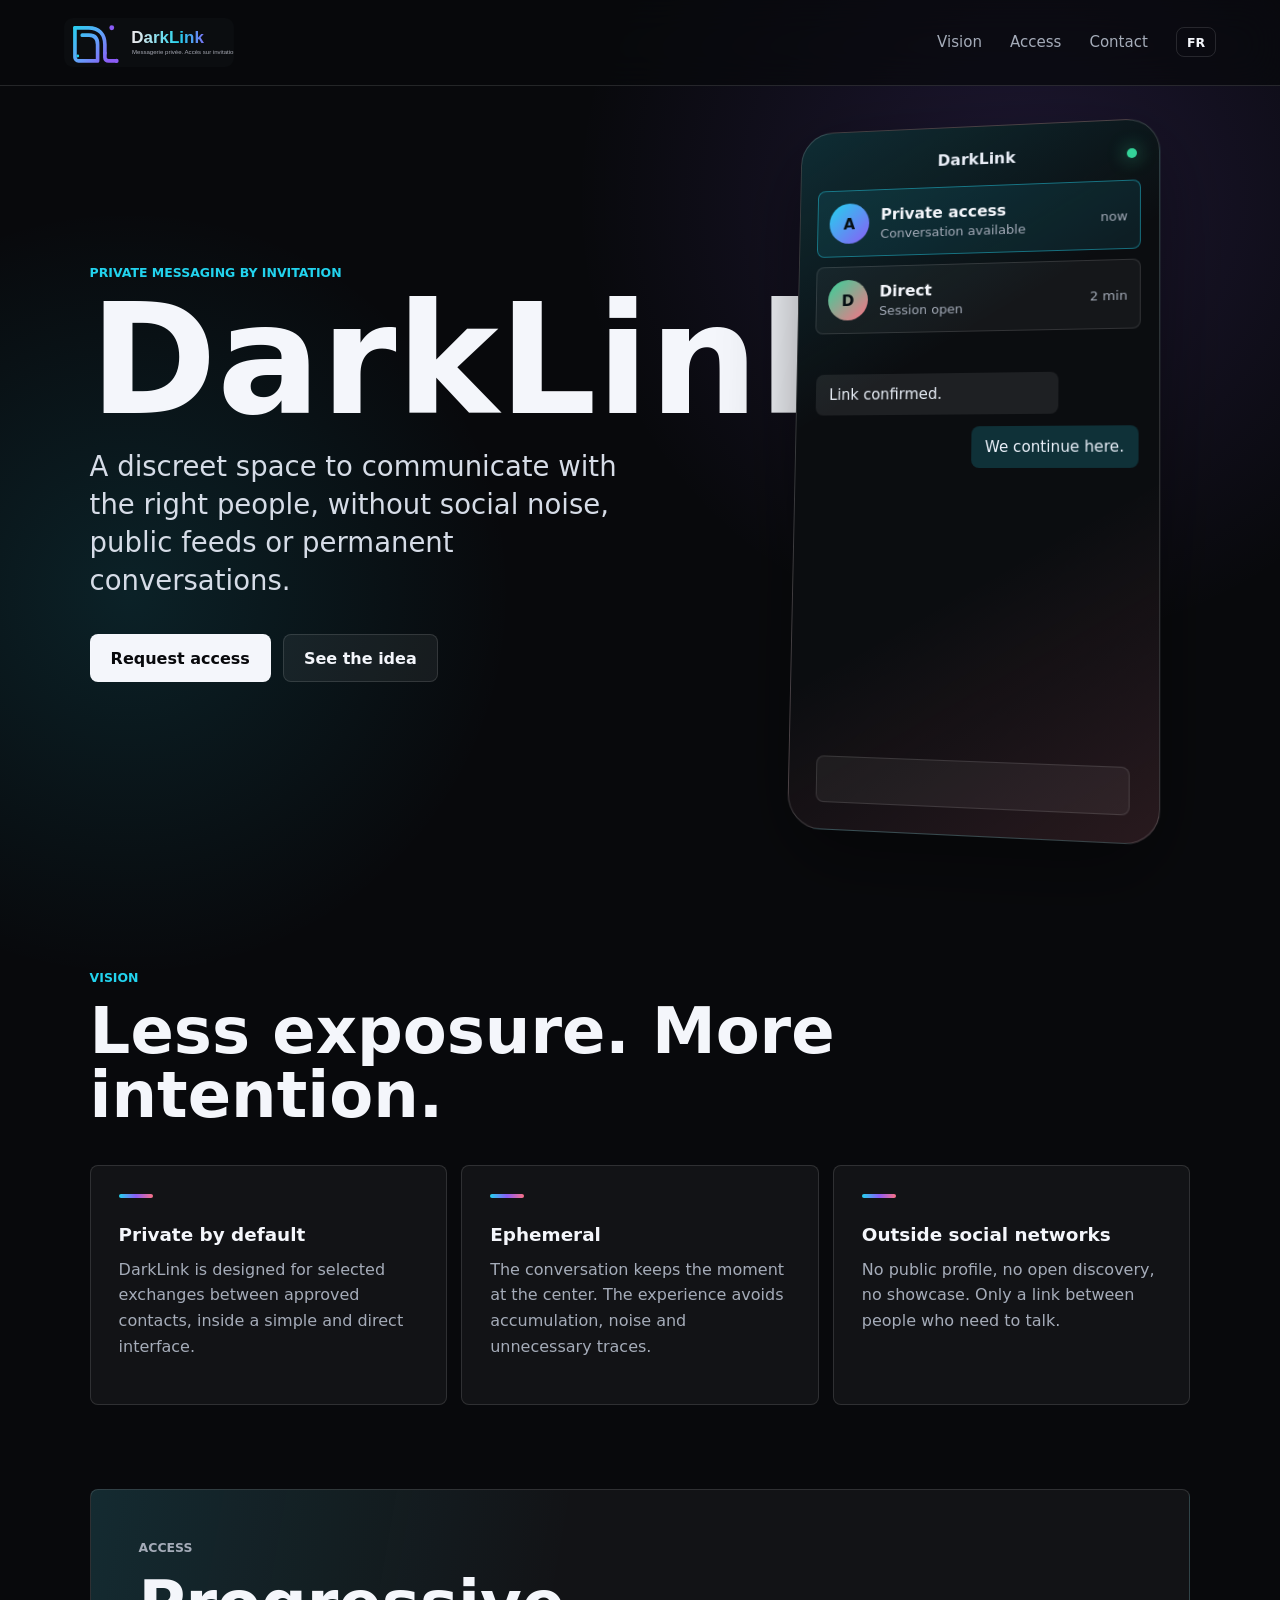
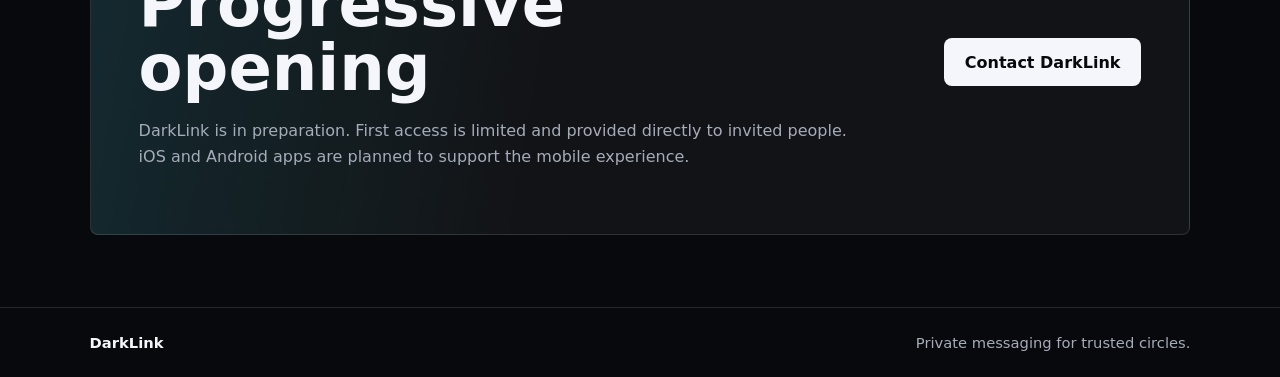
==== en.html @ 66b7d4b3 "Publish DarkLink public website" ====
<!doctype html>
<html lang="en">
  <head>
    <meta charset="utf-8" />
    <meta name="viewport" content="width=device-width, initial-scale=1" />
    <meta
      name="description"
      content="DarkLink is a private messenger for direct, limited and intentional conversations."
    />
    <meta name="theme-color" content="#08090c" />
    <meta property="og:title" content="DarkLink" />
    <meta
      property="og:description"
      content="Private messaging. Invitation access. Ephemeral conversations."
    />
    <meta property="og:type" content="website" />
    <meta property="og:url" content="https://darklinkapp.com/en.html" />
    <title>DarkLink</title>
    <link rel="alternate" hreflang="fr" href="https://darklinkapp.com/" />
    <link rel="alternate" hreflang="en" href="https://darklinkapp.com/en.html" />
    <link rel="icon" href="assets/logo.svg" type="image/svg+xml" />
    <link rel="stylesheet" href="styles.css" />
  </head>
  <body>
    <header class="site-header" aria-label="Main navigation">
      <a class="brand" href="#top" aria-label="DarkLink home">
        <img src="assets/logo.svg" alt="DarkLink" />
      </a>
      <nav>
        <a href="#vision">Vision</a>
        <a href="#access">Access</a>
        <a href="mailto:hello@darklinkapp.com">Contact</a>
        <a class="lang-link" href="/" hreflang="fr" lang="fr">FR</a>
      </nav>
    </header>

    <main id="top">
      <section class="hero" aria-labelledby="hero-title">
        <div class="hero-copy">
          <p class="eyebrow">Private messaging by invitation</p>
          <h1 id="hero-title">DarkLink</h1>
          <p class="lead">
            A discreet space to communicate with the right people, without
            social noise, public feeds or permanent conversations.
          </p>
          <div class="hero-actions" aria-label="Actions">
            <a class="button primary" href="mailto:hello@darklinkapp.com">Request access</a>
            <a class="button secondary" href="#vision">See the idea</a>
          </div>
        </div>

        <div class="phone-scene" aria-label="Stylized preview of DarkLink">
          <div class="phone">
            <div class="phone-top">
              <span></span>
              <strong>DarkLink</strong>
              <span class="status-dot"></span>
            </div>
            <div class="thread-list">
              <article class="thread active">
                <div class="avatar">A</div>
                <div>
                  <strong>Private access</strong>
                  <p>Conversation available</p>
                </div>
                <time>now</time>
              </article>
              <article class="thread">
                <div class="avatar alt">D</div>
                <div>
                  <strong>Direct</strong>
                  <p>Session open</p>
                </div>
                <time>2 min</time>
              </article>
            </div>
            <div class="messages">
              <p class="bubble incoming">Link confirmed.</p>
              <p class="bubble outgoing">We continue here.</p>
            </div>
            <div class="composer"></div>
          </div>
        </div>
      </section>

      <section id="vision" class="section">
        <div class="section-heading">
          <p class="eyebrow">Vision</p>
          <h2>Less exposure. More intention.</h2>
        </div>
        <div class="feature-grid">
          <article>
            <span class="feature-mark"></span>
            <h3>Private by default</h3>
            <p>
              DarkLink is designed for selected exchanges between approved
              contacts, inside a simple and direct interface.
            </p>
          </article>
          <article>
            <span class="feature-mark"></span>
            <h3>Ephemeral</h3>
            <p>
              The conversation keeps the moment at the center. The experience
              avoids accumulation, noise and unnecessary traces.
            </p>
          </article>
          <article>
            <span class="feature-mark"></span>
            <h3>Outside social networks</h3>
            <p>
              No public profile, no open discovery, no showcase. Only a link
              between people who need to talk.
            </p>
          </article>
        </div>
      </section>

      <section id="access" class="access-band">
        <div>
          <p class="eyebrow">Access</p>
          <h2>Progressive opening</h2>
          <p>
            DarkLink is in preparation. First access is limited and provided
            directly to invited people. iOS and Android apps are planned to
            support the mobile experience.
          </p>
        </div>
        <a class="button primary" href="mailto:hello@darklinkapp.com">Contact DarkLink</a>
      </section>
    </main>

    <footer>
      <span>DarkLink</span>
      <span>Private messaging for trusted circles.</span>
    </footer>
  </body>
</html>
---- styles.css ----
:root {
  color-scheme: dark;
  --bg: #08090c;
  --surface: #11131a;
  --surface-strong: #181b24;
  --text: #f4f6fb;
  --muted: #a5acb9;
  --line: rgba(255, 255, 255, 0.12);
  --cyan: #22d3ee;
  --violet: #8b5cf6;
  --green: #34d399;
  --rose: #fb7185;
  --shadow: 0 28px 80px rgba(0, 0, 0, 0.42);
}

* {
  box-sizing: border-box;
}

html {
  scroll-behavior: smooth;
}

body {
  margin: 0;
  min-width: 320px;
  background:
    radial-gradient(circle at 80% 10%, rgba(139, 92, 246, 0.16), transparent 28rem),
    radial-gradient(circle at 10% 30%, rgba(34, 211, 238, 0.12), transparent 24rem),
    var(--bg);
  color: var(--text);
  font-family:
    Inter, ui-sans-serif, system-ui, -apple-system, BlinkMacSystemFont, "Segoe UI",
    sans-serif;
  letter-spacing: 0;
}

a {
  color: inherit;
  text-decoration: none;
}

.site-header {
  position: fixed;
  z-index: 10;
  top: 0;
  left: 0;
  right: 0;
  display: flex;
  align-items: center;
  justify-content: space-between;
  gap: 24px;
  padding: 18px clamp(18px, 5vw, 64px);
  background: rgba(8, 9, 12, 0.7);
  border-bottom: 1px solid var(--line);
  backdrop-filter: blur(18px);
}

.brand {
  display: inline-flex;
  align-items: center;
  width: min(170px, 44vw);
}

.brand img {
  display: block;
  width: 100%;
  height: auto;
}

nav {
  display: flex;
  align-items: center;
  flex-wrap: wrap;
  gap: clamp(12px, 3vw, 28px);
  color: var(--muted);
  font-size: 0.94rem;
}

nav a:hover,
nav a:focus-visible {
  color: var(--text);
}

.lang-link {
  display: inline-flex;
  align-items: center;
  justify-content: center;
  min-width: 36px;
  min-height: 30px;
  padding: 0 10px;
  border: 1px solid var(--line);
  border-radius: 8px;
  color: var(--text);
  font-size: 0.78rem;
  font-weight: 800;
}

.hero {
  min-height: 94vh;
  display: grid;
  grid-template-columns: minmax(0, 1.02fr) minmax(280px, 0.78fr);
  align-items: center;
  gap: clamp(36px, 8vw, 96px);
  padding: 118px clamp(20px, 7vw, 92px) 56px;
}

.hero-copy {
  max-width: 780px;
}

.eyebrow {
  margin: 0 0 14px;
  color: var(--cyan);
  font-size: 0.78rem;
  font-weight: 800;
  letter-spacing: 0;
  text-transform: uppercase;
}

h1,
h2,
h3,
p {
  margin-top: 0;
}

h1 {
  margin-bottom: 22px;
  font-size: clamp(4rem, 14vw, 9.6rem);
  line-height: 0.86;
  letter-spacing: 0;
}

h2 {
  margin-bottom: 18px;
  font-size: clamp(2rem, 5vw, 4.6rem);
  line-height: 1;
  letter-spacing: 0;
}

h3 {
  margin-bottom: 12px;
  font-size: 1.15rem;
}

.lead {
  max-width: 720px;
  color: #d6dce7;
  font-size: clamp(1.22rem, 2.4vw, 1.72rem);
  line-height: 1.38;
}

.hero-actions {
  display: flex;
  flex-wrap: wrap;
  gap: 12px;
  margin-top: 34px;
}

.button {
  display: inline-flex;
  min-height: 48px;
  align-items: center;
  justify-content: center;
  padding: 0 20px;
  border: 1px solid var(--line);
  border-radius: 8px;
  font-weight: 800;
  white-space: nowrap;
}

.button.primary {
  background: var(--text);
  color: #08090c;
}

.button.secondary {
  background: rgba(255, 255, 255, 0.06);
  color: var(--text);
}

.button:hover,
.button:focus-visible {
  transform: translateY(-1px);
}

.phone-scene {
  display: flex;
  justify-content: center;
  min-height: 560px;
  perspective: 1200px;
}

.phone {
  position: relative;
  width: min(370px, 86vw);
  aspect-ratio: 0.52;
  align-self: center;
  overflow: hidden;
  border: 1px solid rgba(255, 255, 255, 0.18);
  border-radius: 34px;
  background:
    linear-gradient(150deg, rgba(34, 211, 238, 0.16), transparent 34%),
    linear-gradient(330deg, rgba(251, 113, 133, 0.12), transparent 38%),
    #0b0d10;
  box-shadow: var(--shadow);
  transform: rotateY(-9deg) rotateX(4deg);
}

.phone-top {
  display: grid;
  grid-template-columns: 1fr auto 1fr;
  align-items: center;
  padding: 24px 22px 18px;
  color: #e8edf6;
}

.status-dot {
  justify-self: end;
  width: 10px;
  height: 10px;
  border-radius: 999px;
  background: var(--green);
  box-shadow: 0 0 18px rgba(52, 211, 153, 0.8);
}

.thread-list {
  display: grid;
  gap: 10px;
  padding: 0 18px;
}

.thread {
  display: grid;
  grid-template-columns: 42px 1fr auto;
  gap: 12px;
  align-items: center;
  min-height: 70px;
  padding: 12px;
  border: 1px solid var(--line);
  border-radius: 8px;
  background: rgba(255, 255, 255, 0.045);
}

.thread.active {
  border-color: rgba(34, 211, 238, 0.44);
  background: rgba(34, 211, 238, 0.09);
}

.thread p,
.thread time {
  margin: 3px 0 0;
  color: var(--muted);
  font-size: 0.82rem;
}

.avatar {
  display: grid;
  place-items: center;
  width: 42px;
  height: 42px;
  border-radius: 50%;
  background: linear-gradient(135deg, var(--cyan), var(--violet));
  color: #071014;
  font-weight: 900;
}

.avatar.alt {
  background: linear-gradient(135deg, var(--green), var(--rose));
}

.messages {
  display: grid;
  gap: 12px;
  padding: 42px 20px 0;
}

.bubble {
  max-width: 76%;
  margin: 0;
  padding: 12px 14px;
  border-radius: 8px;
  color: #ebf1fa;
  font-size: 0.95rem;
}

.incoming {
  background: rgba(255, 255, 255, 0.08);
}

.outgoing {
  justify-self: end;
  background: rgba(34, 211, 238, 0.18);
}

.composer {
  position: absolute;
  left: 28px;
  right: 28px;
  bottom: 26px;
  height: 46px;
  border: 1px solid var(--line);
  border-radius: 8px;
  background: rgba(255, 255, 255, 0.05);
}

.section {
  padding: 84px clamp(20px, 7vw, 92px);
}

.section-heading {
  max-width: 780px;
}

.feature-grid {
  display: grid;
  grid-template-columns: repeat(3, minmax(0, 1fr));
  gap: 14px;
  margin-top: 38px;
}

.feature-grid article {
  min-height: 238px;
  padding: 28px;
  border: 1px solid var(--line);
  border-radius: 8px;
  background: rgba(255, 255, 255, 0.045);
}

.feature-grid p,
.access-band p {
  color: var(--muted);
  line-height: 1.62;
}

.feature-mark {
  display: block;
  width: 34px;
  height: 4px;
  margin-bottom: 26px;
  border-radius: 999px;
  background: linear-gradient(90deg, var(--cyan), var(--violet), var(--rose));
}

.access-band {
  display: flex;
  align-items: center;
  justify-content: space-between;
  gap: 28px;
  margin: 0 clamp(20px, 7vw, 92px) 72px;
  padding: clamp(28px, 5vw, 48px);
  border: 1px solid var(--line);
  border-radius: 8px;
  background:
    linear-gradient(100deg, rgba(34, 211, 238, 0.12), transparent 42%),
    rgba(255, 255, 255, 0.045);
}

.access-band div {
  max-width: 720px;
}

footer {
  display: flex;
  flex-wrap: wrap;
  justify-content: space-between;
  gap: 12px;
  padding: 26px clamp(20px, 7vw, 92px);
  border-top: 1px solid var(--line);
  color: var(--muted);
  font-size: 0.92rem;
}

footer span:first-child {
  color: var(--text);
  font-weight: 800;
}

@media (max-width: 920px) {
  .site-header {
    position: absolute;
  }

  .hero {
    grid-template-columns: 1fr;
    min-height: auto;
    padding-top: 126px;
  }

  .phone-scene {
    min-height: 500px;
    justify-content: flex-start;
  }

  .phone {
    width: min(340px, 92vw);
    transform: none;
  }

  .feature-grid {
    grid-template-columns: 1fr;
  }

  .access-band {
    align-items: flex-start;
    flex-direction: column;
  }
}

@media (max-width: 620px) {
  .site-header {
    align-items: flex-start;
    flex-direction: column;
    gap: 12px;
  }

  nav {
    width: 100%;
    justify-content: space-between;
    gap: 10px;
  }

  h1 {
    font-size: clamp(3.4rem, 22vw, 6rem);
  }

  .button {
    width: 100%;
  }
}
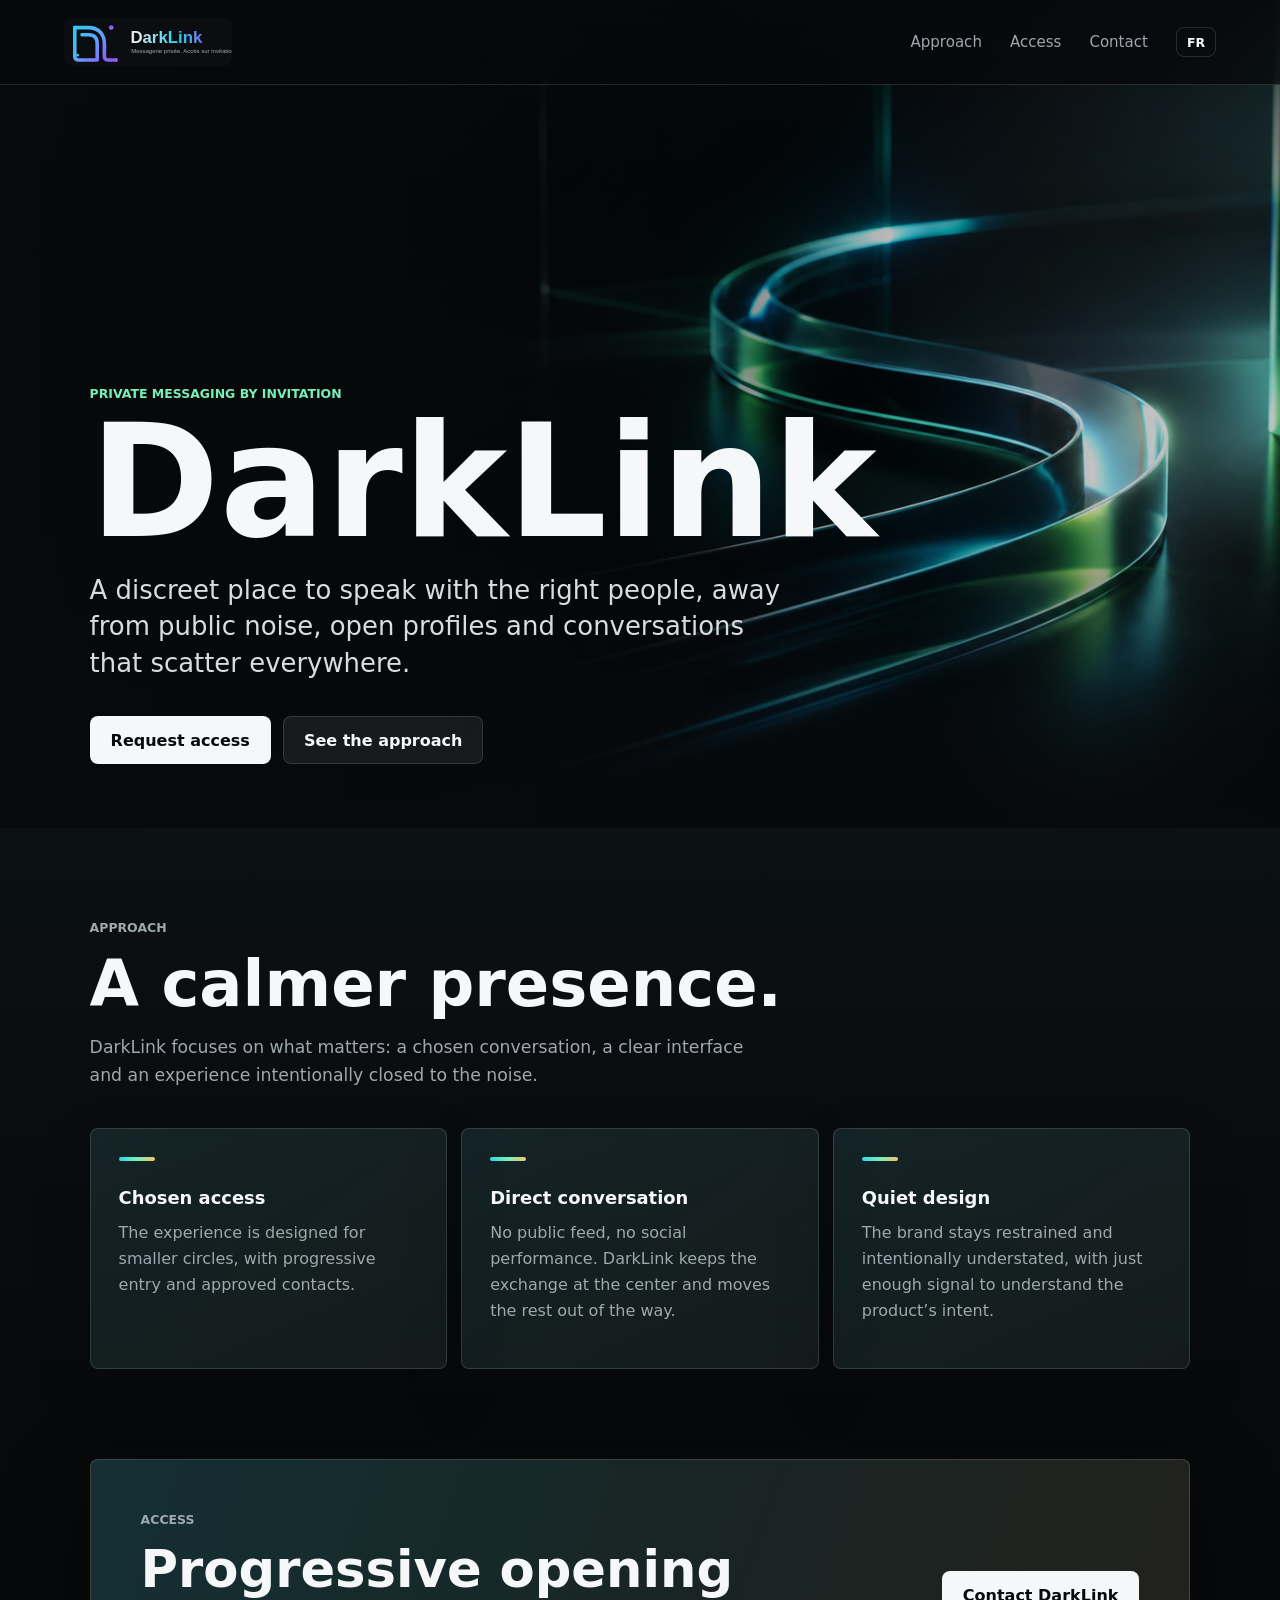
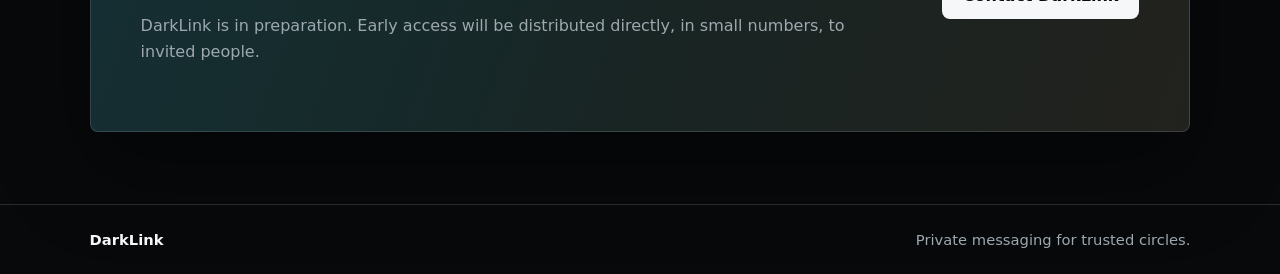
==== commit 79d3749e: "Publish DarkLink public website" ====
--- a/en.html
+++ b/en.html
@@ -5,20 +5,23 @@
     <meta name="viewport" content="width=device-width, initial-scale=1" />
     <meta
       name="description"
-      content="DarkLink is a private messenger for direct, limited and intentional conversations."
+      content="DarkLink is an invitation-only private messenger for direct, calm and intentional exchanges."
     />
-    <meta name="theme-color" content="#08090c" />
+    <meta name="theme-color" content="#07090b" />
     <meta property="og:title" content="DarkLink" />
     <meta
       property="og:description"
-      content="Private messaging. Invitation access. Ephemeral conversations."
+      content="An invitation-only private messenger designed for trusted circles."
     />
+    <meta property="og:image" content="https://darklinkapp.com/assets/hero-abstract.png" />
     <meta property="og:type" content="website" />
     <meta property="og:url" content="https://darklinkapp.com/en.html" />
     <title>DarkLink</title>
+    <link rel="canonical" href="https://darklinkapp.com/en.html" />
     <link rel="alternate" hreflang="fr" href="https://darklinkapp.com/" />
     <link rel="alternate" hreflang="en" href="https://darklinkapp.com/en.html" />
     <link rel="icon" href="assets/logo.svg" type="image/svg+xml" />
+    <link rel="preload" href="assets/hero-abstract.png" as="image" />
     <link rel="stylesheet" href="styles.css" />
   </head>
   <body>
@@ -27,7 +30,7 @@
         <img src="assets/logo.svg" alt="DarkLink" />
       </a>
       <nav>
-        <a href="#vision">Vision</a>
+        <a href="#approach">Approach</a>
         <a href="#access">Access</a>
         <a href="mailto:hello@darklinkapp.com">Contact</a>
         <a class="lang-link" href="/" hreflang="fr" lang="fr">FR</a>
@@ -36,81 +39,54 @@
 
     <main id="top">
       <section class="hero" aria-labelledby="hero-title">
+        <img class="hero-image" src="assets/hero-abstract.png" alt="" aria-hidden="true" />
+        <div class="hero-scrim" aria-hidden="true"></div>
         <div class="hero-copy">
           <p class="eyebrow">Private messaging by invitation</p>
           <h1 id="hero-title">DarkLink</h1>
           <p class="lead">
-            A discreet space to communicate with the right people, without
-            social noise, public feeds or permanent conversations.
+            A discreet place to speak with the right people, away from public
+            noise, open profiles and conversations that scatter everywhere.
           </p>
           <div class="hero-actions" aria-label="Actions">
             <a class="button primary" href="mailto:hello@darklinkapp.com">Request access</a>
-            <a class="button secondary" href="#vision">See the idea</a>
-          </div>
-        </div>
-
-        <div class="phone-scene" aria-label="Stylized preview of DarkLink">
-          <div class="phone">
-            <div class="phone-top">
-              <span></span>
-              <strong>DarkLink</strong>
-              <span class="status-dot"></span>
-            </div>
-            <div class="thread-list">
-              <article class="thread active">
-                <div class="avatar">A</div>
-                <div>
-                  <strong>Private access</strong>
-                  <p>Conversation available</p>
-                </div>
-                <time>now</time>
-              </article>
-              <article class="thread">
-                <div class="avatar alt">D</div>
-                <div>
-                  <strong>Direct</strong>
-                  <p>Session open</p>
-                </div>
-                <time>2 min</time>
-              </article>
-            </div>
-            <div class="messages">
-              <p class="bubble incoming">Link confirmed.</p>
-              <p class="bubble outgoing">We continue here.</p>
-            </div>
-            <div class="composer"></div>
+            <a class="button secondary" href="#approach">See the approach</a>
           </div>
         </div>
       </section>
 
-      <section id="vision" class="section">
+      <section id="approach" class="section">
         <div class="section-heading">
-          <p class="eyebrow">Vision</p>
-          <h2>Less exposure. More intention.</h2>
+          <p class="eyebrow">Approach</p>
+          <h2>A calmer presence.</h2>
+          <p>
+            DarkLink focuses on what matters: a chosen conversation, a clear
+            interface and an experience intentionally closed to the noise.
+          </p>
         </div>
         <div class="feature-grid">
           <article>
             <span class="feature-mark"></span>
-            <h3>Private by default</h3>
+            <h3>Chosen access</h3>
             <p>
-              DarkLink is designed for selected exchanges between approved
-              contacts, inside a simple and direct interface.
+              The experience is designed for smaller circles, with progressive
+              entry and approved contacts.
             </p>
           </article>
           <article>
             <span class="feature-mark"></span>
-            <h3>Ephemeral</h3>
+            <h3>Direct conversation</h3>
             <p>
-              The conversation keeps the moment at the center. The experience
-              avoids accumulation, noise and unnecessary traces.
+              No public feed, no social performance. DarkLink keeps the exchange
+              at the center and moves the rest out of the way.
             </p>
           </article>
           <article>
             <span class="feature-mark"></span>
-            <h3>Outside social networks</h3>
+            <h3>Quiet design</h3>
             <p>
-              No public profile, no open discovery, no showcase. Only a link
-              between people who need to talk.
+              The brand stays restrained and intentionally understated, with just
+              enough signal to understand the product&rsquo;s intent.
             </p>
           </article>
         </div>
@@ -121,9 +97,8 @@
           <p class="eyebrow">Access</p>
           <h2>Progressive opening</h2>
           <p>
-            DarkLink is in preparation. First access is limited and provided
-            directly to invited people. iOS and Android apps are planned to
-            support the mobile experience.
+            DarkLink is in preparation. Early access will be distributed directly,
+            in small numbers, to invited people.
           </p>
         </div>
         <a class="button primary" href="mailto:hello@darklinkapp.com">Contact DarkLink</a>
--- a/styles.css
+++ b/styles.css
@@ -1,16 +1,16 @@
 :root {
   color-scheme: dark;
-  --bg: #08090c;
-  --surface: #11131a;
-  --surface-strong: #181b24;
-  --text: #f4f6fb;
-  --muted: #a5acb9;
-  --line: rgba(255, 255, 255, 0.12);
-  --cyan: #22d3ee;
-  --violet: #8b5cf6;
-  --green: #34d399;
-  --rose: #fb7185;
-  --shadow: 0 28px 80px rgba(0, 0, 0, 0.42);
+  --bg: #07090b;
+  --panel: #101417;
+  --panel-strong: #151b1f;
+  --text: #f5f7f9;
+  --soft: #d7dee3;
+  --muted: #9da8af;
+  --line: rgba(245, 247, 249, 0.14);
+  --cyan: #31d7e8;
+  --green: #77f0b7;
+  --amber: #f4c56a;
+  --shadow: 0 34px 90px rgba(0, 0, 0, 0.44);
 }
 
 * {
@@ -24,10 +24,7 @@
 body {
   margin: 0;
   min-width: 320px;
-  background:
-    radial-gradient(circle at 80% 10%, rgba(139, 92, 246, 0.16), transparent 28rem),
-    radial-gradient(circle at 10% 30%, rgba(34, 211, 238, 0.12), transparent 24rem),
-    var(--bg);
+  background: var(--bg);
   color: var(--text);
   font-family:
     Inter, ui-sans-serif, system-ui, -apple-system, BlinkMacSystemFont, "Segoe UI",
@@ -42,16 +39,14 @@
 
 .site-header {
   position: fixed;
-  z-index: 10;
-  top: 0;
-  left: 0;
-  right: 0;
+  z-index: 20;
+  inset: 0 0 auto;
   display: flex;
   align-items: center;
   justify-content: space-between;
   gap: 24px;
   padding: 18px clamp(18px, 5vw, 64px);
-  background: rgba(8, 9, 12, 0.7);
+  background: rgba(7, 9, 11, 0.74);
   border-bottom: 1px solid var(--line);
   backdrop-filter: blur(18px);
 }
@@ -59,7 +54,7 @@
 .brand {
   display: inline-flex;
   align-items: center;
-  width: min(170px, 44vw);
+  width: min(168px, 46vw);
 }
 
 .brand img {
@@ -97,21 +92,46 @@
 }
 
 .hero {
-  min-height: 94vh;
+  position: relative;
   display: grid;
-  grid-template-columns: minmax(0, 1.02fr) minmax(280px, 0.78fr);
-  align-items: center;
-  gap: clamp(36px, 8vw, 96px);
-  padding: 118px clamp(20px, 7vw, 92px) 56px;
+  align-items: end;
+  min-height: 92vh;
+  overflow: hidden;
+  padding: 132px clamp(20px, 7vw, 92px) 64px;
+}
+
+.hero-image,
+.hero-scrim {
+  position: absolute;
+  inset: 0;
+}
+
+.hero-image {
+  width: 100%;
+  height: 100%;
+  object-fit: cover;
+  object-position: 63% 50%;
+  opacity: 0.92;
+}
+
+.hero-scrim {
+  background:
+    linear-gradient(90deg, rgba(7, 9, 11, 0.98) 0%, rgba(7, 9, 11, 0.78) 34%, rgba(7, 9, 11, 0.18) 72%),
+    linear-gradient(0deg, rgba(7, 9, 11, 0.94) 0%, rgba(7, 9, 11, 0) 38%),
+    linear-gradient(180deg, rgba(7, 9, 11, 0.72) 0%, rgba(7, 9, 11, 0) 22%);
 }
 
 .hero-copy {
-  max-width: 780px;
+  position: relative;
+  z-index: 1;
+  width: min(820px, 100%);
+  max-width: 820px;
+  min-width: 0;
 }
 
 .eyebrow {
   margin: 0 0 14px;
-  color: var(--cyan);
+  color: var(--green);
   font-size: 0.78rem;
   font-weight: 800;
   letter-spacing: 0;
@@ -127,28 +147,28 @@
 
 h1 {
   margin-bottom: 22px;
-  font-size: clamp(4rem, 14vw, 9.6rem);
+  font-size: clamp(4rem, 14vw, 9.8rem);
   line-height: 0.86;
   letter-spacing: 0;
 }
 
 h2 {
   margin-bottom: 18px;
-  font-size: clamp(2rem, 5vw, 4.6rem);
+  font-size: clamp(2rem, 5vw, 4.7rem);
   line-height: 1;
   letter-spacing: 0;
 }
 
 h3 {
   margin-bottom: 12px;
-  font-size: 1.15rem;
+  font-size: 1.12rem;
 }
 
 .lead {
-  max-width: 720px;
-  color: #d6dce7;
-  font-size: clamp(1.22rem, 2.4vw, 1.72rem);
-  line-height: 1.38;
+  max-width: min(700px, 100%);
+  color: var(--soft);
+  font-size: clamp(1.18rem, 2.2vw, 1.62rem);
+  line-height: 1.42;
 }
 
 .hero-actions {
@@ -168,149 +188,49 @@
   border-radius: 8px;
   font-weight: 800;
   white-space: nowrap;
+  transition:
+    transform 150ms ease,
+    background-color 150ms ease,
+    border-color 150ms ease;
 }
 
 .button.primary {
   background: var(--text);
-  color: #08090c;
+  color: #07090b;
 }
 
 .button.secondary {
-  background: rgba(255, 255, 255, 0.06);
+  background: rgba(255, 255, 255, 0.07);
   color: var(--text);
 }
 
 .button:hover,
 .button:focus-visible {
   transform: translateY(-1px);
-}
-
-.phone-scene {
-  display: flex;
-  justify-content: center;
-  min-height: 560px;
-  perspective: 1200px;
-}
-
-.phone {
-  position: relative;
-  width: min(370px, 86vw);
-  aspect-ratio: 0.52;
-  align-self: center;
-  overflow: hidden;
-  border: 1px solid rgba(255, 255, 255, 0.18);
-  border-radius: 34px;
+  border-color: rgba(119, 240, 183, 0.52);
+}
+
+.section {
+  padding: 90px clamp(20px, 7vw, 92px);
   background:
-    linear-gradient(150deg, rgba(34, 211, 238, 0.16), transparent 34%),
-    linear-gradient(330deg, rgba(251, 113, 133, 0.12), transparent 38%),
-    #0b0d10;
-  box-shadow: var(--shadow);
-  transform: rotateY(-9deg) rotateX(4deg);
-}
-
-.phone-top {
-  display: grid;
-  grid-template-columns: 1fr auto 1fr;
-  align-items: center;
-  padding: 24px 22px 18px;
-  color: #e8edf6;
-}
-
-.status-dot {
-  justify-self: end;
-  width: 10px;
-  height: 10px;
-  border-radius: 999px;
-  background: var(--green);
-  box-shadow: 0 0 18px rgba(52, 211, 153, 0.8);
-}
-
-.thread-list {
-  display: grid;
-  gap: 10px;
-  padding: 0 18px;
-}
-
-.thread {
-  display: grid;
-  grid-template-columns: 42px 1fr auto;
-  gap: 12px;
-  align-items: center;
-  min-height: 70px;
-  padding: 12px;
-  border: 1px solid var(--line);
-  border-radius: 8px;
-  background: rgba(255, 255, 255, 0.045);
-}
-
-.thread.active {
-  border-color: rgba(34, 211, 238, 0.44);
-  background: rgba(34, 211, 238, 0.09);
-}
-
-.thread p,
-.thread time {
-  margin: 3px 0 0;
+    linear-gradient(180deg, rgba(13, 19, 22, 0.72), rgba(7, 9, 11, 0)),
+    var(--bg);
+}
+
+.section-heading {
+  max-width: 820px;
+}
+
+.section-heading p,
+.feature-grid p,
+.access-band p {
   color: var(--muted);
-  font-size: 0.82rem;
-}
-
-.avatar {
-  display: grid;
-  place-items: center;
-  width: 42px;
-  height: 42px;
-  border-radius: 50%;
-  background: linear-gradient(135deg, var(--cyan), var(--violet));
-  color: #071014;
-  font-weight: 900;
-}
-
-.avatar.alt {
-  background: linear-gradient(135deg, var(--green), var(--rose));
-}
-
-.messages {
-  display: grid;
-  gap: 12px;
-  padding: 42px 20px 0;
-}
-
-.bubble {
-  max-width: 76%;
-  margin: 0;
-  padding: 12px 14px;
-  border-radius: 8px;
-  color: #ebf1fa;
-  font-size: 0.95rem;
-}
-
-.incoming {
-  background: rgba(255, 255, 255, 0.08);
-}
-
-.outgoing {
-  justify-self: end;
-  background: rgba(34, 211, 238, 0.18);
-}
-
-.composer {
-  position: absolute;
-  left: 28px;
-  right: 28px;
-  bottom: 26px;
-  height: 46px;
-  border: 1px solid var(--line);
-  border-radius: 8px;
-  background: rgba(255, 255, 255, 0.05);
-}
-
-.section {
-  padding: 84px clamp(20px, 7vw, 92px);
-}
-
-.section-heading {
-  max-width: 780px;
+  line-height: 1.62;
+}
+
+.section-heading > p:last-child {
+  max-width: 690px;
+  font-size: 1.08rem;
 }
 
 .feature-grid {
@@ -321,26 +241,23 @@
 }
 
 .feature-grid article {
-  min-height: 238px;
+  min-height: 232px;
   padding: 28px;
   border: 1px solid var(--line);
   border-radius: 8px;
-  background: rgba(255, 255, 255, 0.045);
-}
-
-.feature-grid p,
-.access-band p {
-  color: var(--muted);
-  line-height: 1.62;
+  background:
+    linear-gradient(145deg, rgba(49, 215, 232, 0.08), rgba(119, 240, 183, 0.035)),
+    rgba(255, 255, 255, 0.035);
+  box-shadow: 0 24px 60px rgba(0, 0, 0, 0.18);
 }
 
 .feature-mark {
   display: block;
-  width: 34px;
+  width: 36px;
   height: 4px;
   margin-bottom: 26px;
   border-radius: 999px;
-  background: linear-gradient(90deg, var(--cyan), var(--violet), var(--rose));
+  background: linear-gradient(90deg, var(--cyan), var(--green), var(--amber));
 }
 
 .access-band {
@@ -349,16 +266,21 @@
   justify-content: space-between;
   gap: 28px;
   margin: 0 clamp(20px, 7vw, 92px) 72px;
-  padding: clamp(28px, 5vw, 48px);
+  padding: clamp(28px, 5vw, 50px);
   border: 1px solid var(--line);
   border-radius: 8px;
   background:
-    linear-gradient(100deg, rgba(34, 211, 238, 0.12), transparent 42%),
-    rgba(255, 255, 255, 0.045);
+    linear-gradient(110deg, rgba(49, 215, 232, 0.14), rgba(119, 240, 183, 0.08) 52%, rgba(244, 197, 106, 0.08)),
+    var(--panel);
+  box-shadow: var(--shadow);
 }
 
 .access-band div {
-  max-width: 720px;
+  max-width: 760px;
+}
+
+.access-band h2 {
+  font-size: clamp(2rem, 4vw, 3.6rem);
 }
 
 footer {
@@ -383,19 +305,19 @@
   }
 
   .hero {
-    grid-template-columns: 1fr;
-    min-height: auto;
+    min-height: 86vh;
     padding-top: 126px;
   }
 
-  .phone-scene {
-    min-height: 500px;
-    justify-content: flex-start;
-  }
-
-  .phone {
-    width: min(340px, 92vw);
-    transform: none;
+  .hero-image {
+    object-position: 68% 50%;
+  }
+
+  .hero-scrim {
+    background:
+      linear-gradient(90deg, rgba(7, 9, 11, 0.96) 0%, rgba(7, 9, 11, 0.7) 48%, rgba(7, 9, 11, 0.18) 100%),
+      linear-gradient(0deg, rgba(7, 9, 11, 0.96) 0%, rgba(7, 9, 11, 0) 44%),
+      linear-gradient(180deg, rgba(7, 9, 11, 0.78) 0%, rgba(7, 9, 11, 0) 22%);
   }
 
   .feature-grid {
@@ -417,12 +339,32 @@
 
   nav {
     width: 100%;
-    justify-content: space-between;
-    gap: 10px;
+    justify-content: flex-start;
+    gap: 12px 20px;
+  }
+
+  .hero {
+    min-height: 92vh;
+    padding-right: 24px;
+    padding-bottom: 44px;
+    padding-left: 24px;
+  }
+
+  .hero-image {
+    object-position: 72% 50%;
   }
 
   h1 {
-    font-size: clamp(3.4rem, 22vw, 6rem);
+    font-size: clamp(3rem, 18vw, 4.8rem);
+  }
+
+  .hero-copy {
+    width: calc(100vw - 48px);
+    max-width: 320px;
+  }
+
+  .lead {
+    font-size: 1.1rem;
   }
 
   .button {
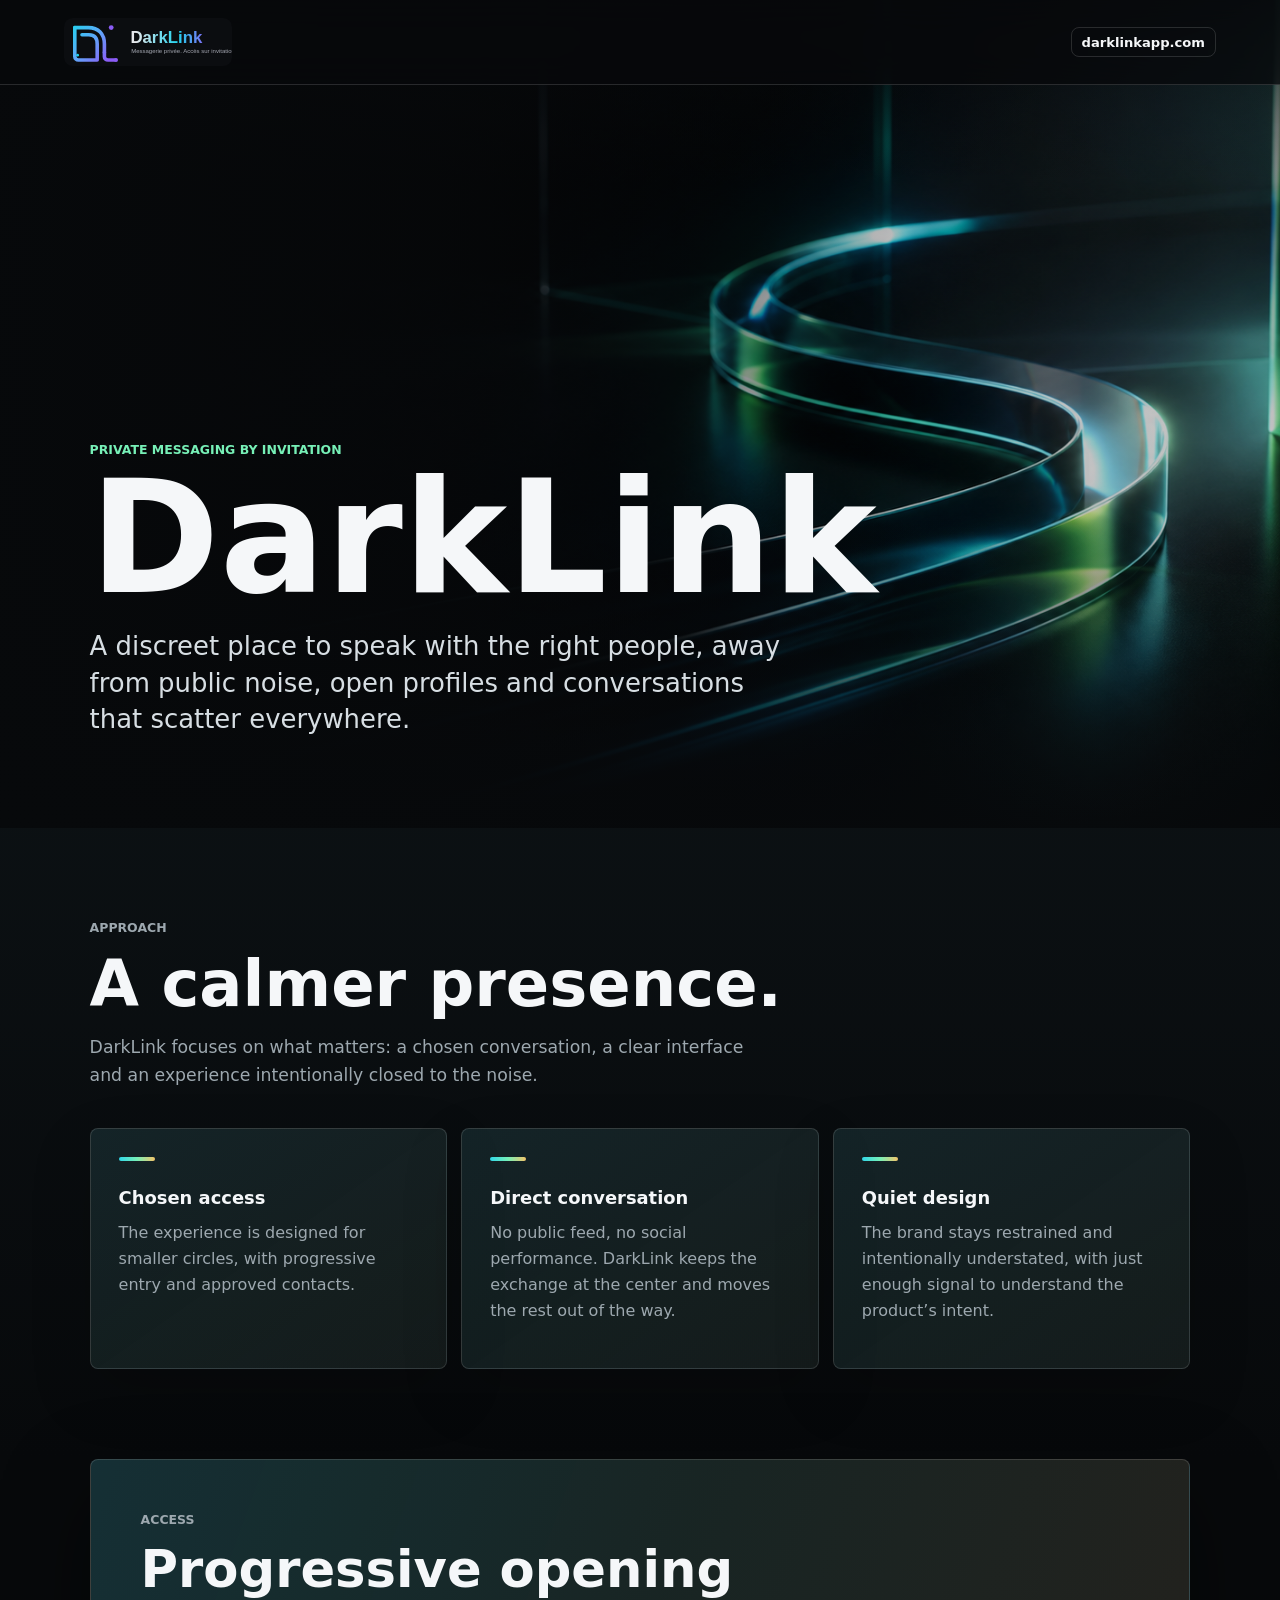
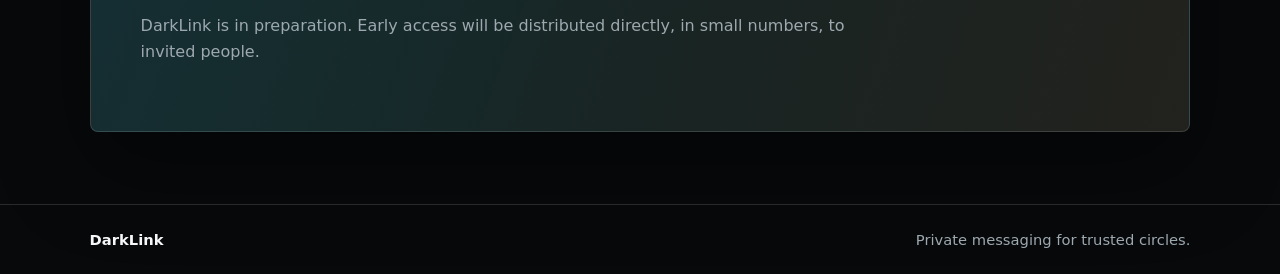
==== commit c0929d54: "Limit public site links" ====
--- a/en.html
+++ b/en.html
@@ -26,14 +26,11 @@
   </head>
   <body>
     <header class="site-header" aria-label="Main navigation">
-      <a class="brand" href="#top" aria-label="DarkLink home">
+      <span class="brand" aria-label="DarkLink">
         <img src="assets/logo.svg" alt="DarkLink" />
-      </a>
+      </span>
       <nav>
-        <a href="#approach">Approach</a>
-        <a href="#access">Access</a>
-        <a href="mailto:hello@darklinkapp.com">Contact</a>
-        <a class="lang-link" href="/" hreflang="fr" lang="fr">FR</a>
+        <a class="domain-link" href="https://darklinkapp.com/">darklinkapp.com</a>
       </nav>
     </header>
 
@@ -48,10 +45,6 @@
             A discreet place to speak with the right people, away from public
             noise, open profiles and conversations that scatter everywhere.
           </p>
-          <div class="hero-actions" aria-label="Actions">
-            <a class="button primary" href="mailto:hello@darklinkapp.com">Request access</a>
-            <a class="button secondary" href="#approach">See the approach</a>
-          </div>
         </div>
       </section>
 
@@ -101,7 +94,6 @@
             in small numbers, to invited people.
           </p>
         </div>
-        <a class="button primary" href="mailto:hello@darklinkapp.com">Contact DarkLink</a>
       </section>
     </main>
 
--- a/styles.css
+++ b/styles.css
@@ -77,17 +77,16 @@
   color: var(--text);
 }
 
-.lang-link {
+.domain-link {
   display: inline-flex;
   align-items: center;
   justify-content: center;
-  min-width: 36px;
   min-height: 30px;
   padding: 0 10px;
   border: 1px solid var(--line);
   border-radius: 8px;
   color: var(--text);
-  font-size: 0.78rem;
+  font-size: 0.82rem;
   font-weight: 800;
 }
 
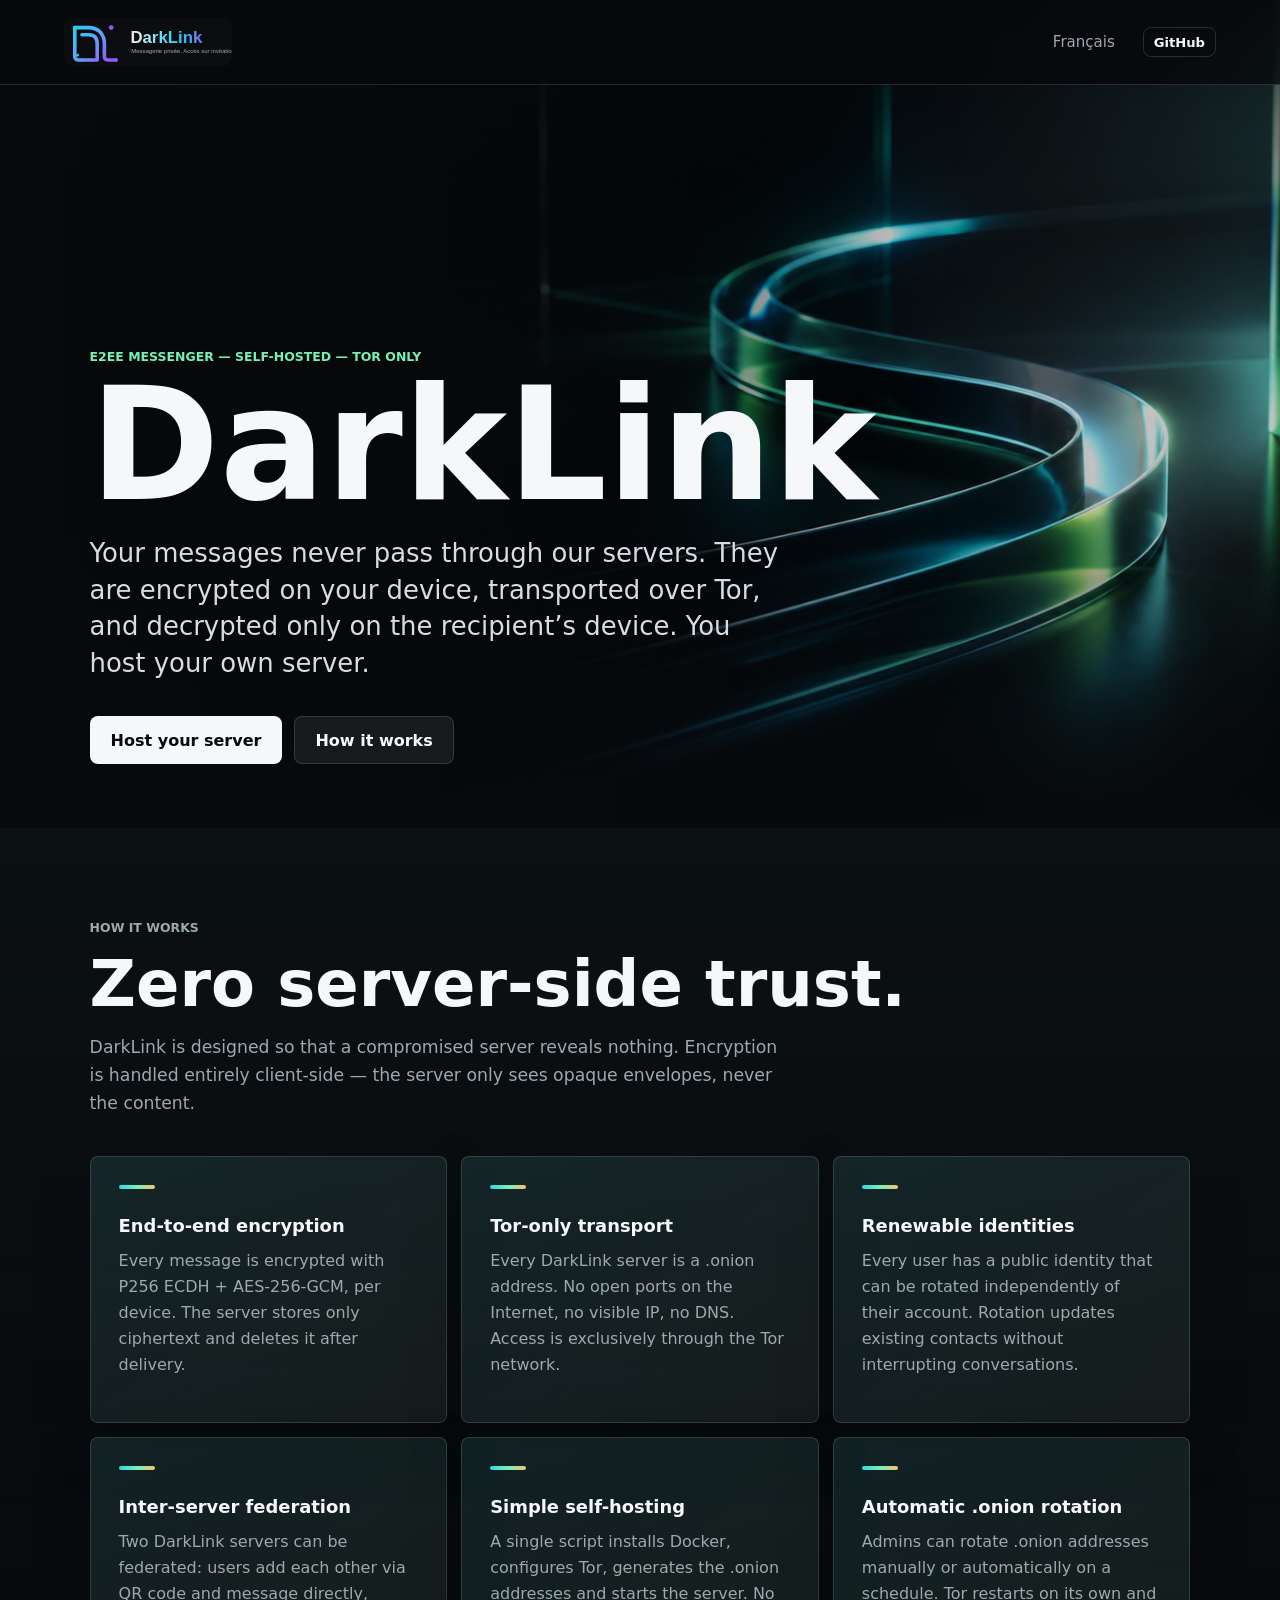
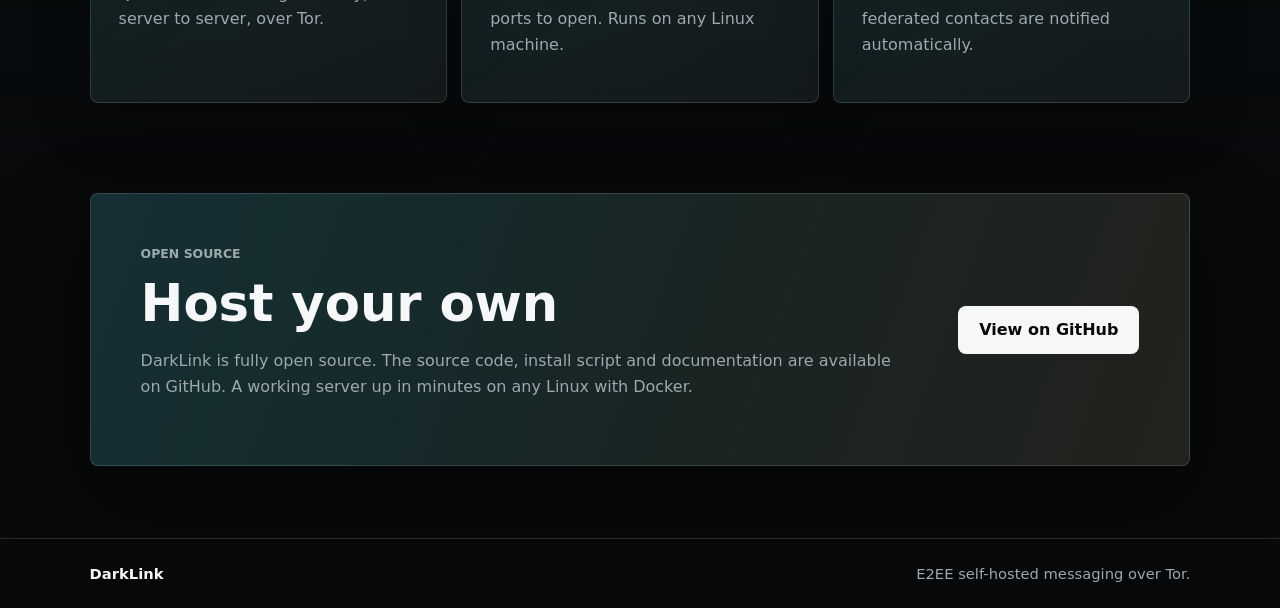
==== commit 158b6b11: "feat: mise à jour contenu — E2EE, Tor, auto-hébergement, fédération - Remplace le message 'en prépar" ====
--- a/en.html
+++ b/en.html
@@ -5,13 +5,13 @@
     <meta name="viewport" content="width=device-width, initial-scale=1" />
     <meta
       name="description"
-      content="DarkLink is an invitation-only private messenger for direct, calm and intentional exchanges."
+      content="DarkLink is an end-to-end encrypted, self-hosted messenger transported exclusively over Tor."
     />
     <meta name="theme-color" content="#07090b" />
     <meta property="og:title" content="DarkLink" />
     <meta
       property="og:description"
-      content="An invitation-only private messenger designed for trusted circles."
+      content="E2EE self-hosted messaging over Tor. You control your server, your keys, your contacts."
     />
     <meta property="og:image" content="https://darklinkapp.com/assets/hero-abstract.png" />
     <meta property="og:type" content="website" />
@@ -30,7 +30,8 @@
         <img src="assets/logo.svg" alt="DarkLink" />
       </span>
       <nav>
-        <a class="domain-link" href="https://darklinkapp.com/">darklinkapp.com</a>
+        <a href="/">Français</a>
+        <a class="domain-link" href="https://github.com/DarkLink-app/darklink-server" target="_blank" rel="noopener">GitHub</a>
       </nav>
     </header>
 
@@ -39,67 +40,100 @@
         <img class="hero-image" src="assets/hero-abstract.png" alt="" aria-hidden="true" />
         <div class="hero-scrim" aria-hidden="true"></div>
         <div class="hero-copy">
-          <p class="eyebrow">Private messaging by invitation</p>
+          <p class="eyebrow">E2EE Messenger &mdash; Self-hosted &mdash; Tor only</p>
           <h1 id="hero-title">DarkLink</h1>
           <p class="lead">
-            A discreet place to speak with the right people, away from public
-            noise, open profiles and conversations that scatter everywhere.
+            Your messages never pass through our servers. They are encrypted on your device,
+            transported over Tor, and decrypted only on the recipient&rsquo;s device.
+            You host your own server.
           </p>
+          <div class="hero-actions">
+            <a class="button primary" href="https://github.com/DarkLink-app/darklink-server" target="_blank" rel="noopener">Host your server</a>
+            <a class="button secondary" href="#how-it-works">How it works</a>
+          </div>
         </div>
       </section>
 
-      <section id="approach" class="section">
+      <section id="how-it-works" class="section">
         <div class="section-heading">
-          <p class="eyebrow">Approach</p>
-          <h2>A calmer presence.</h2>
+          <p class="eyebrow">How it works</p>
+          <h2>Zero server-side trust.</h2>
           <p>
-            DarkLink focuses on what matters: a chosen conversation, a clear
-            interface and an experience intentionally closed to the noise.
+            DarkLink is designed so that a compromised server reveals nothing. Encryption
+            is handled entirely client-side &mdash; the server only sees opaque envelopes,
+            never the content.
           </p>
         </div>
         <div class="feature-grid">
           <article>
             <span class="feature-mark"></span>
-            <h3>Chosen access</h3>
+            <h3>End-to-end encryption</h3>
             <p>
-              The experience is designed for smaller circles, with progressive
-              entry and approved contacts.
+              Every message is encrypted with P256&nbsp;ECDH&nbsp;+&nbsp;AES&#8209;256&#8209;GCM,
+              per device. The server stores only ciphertext and deletes it after delivery.
             </p>
           </article>
           <article>
             <span class="feature-mark"></span>
-            <h3>Direct conversation</h3>
+            <h3>Tor-only transport</h3>
             <p>
-              No public feed, no social performance. DarkLink keeps the exchange
-              at the center and moves the rest out of the way.
+              Every DarkLink server is a .onion address. No open ports on the Internet,
+              no visible IP, no DNS. Access is exclusively through the Tor network.
             </p>
           </article>
           <article>
             <span class="feature-mark"></span>
-            <h3>Quiet design</h3>
+            <h3>Renewable identities</h3>
             <p>
-              The brand stays restrained and intentionally understated, with just
-              enough signal to understand the product&rsquo;s intent.
+              Every user has a public identity that can be rotated independently of their account.
+              Rotation updates existing contacts without interrupting conversations.
+            </p>
+          </article>
+          <article>
+            <span class="feature-mark"></span>
+            <h3>Inter-server federation</h3>
+            <p>
+              Two DarkLink servers can be federated: users add each other via QR code
+              and message directly, server to server, over Tor.
+            </p>
+          </article>
+          <article>
+            <span class="feature-mark"></span>
+            <h3>Simple self-hosting</h3>
+            <p>
+              A single script installs Docker, configures Tor, generates the .onion addresses
+              and starts the server. No ports to open. Runs on any Linux machine.
+            </p>
+          </article>
+          <article>
+            <span class="feature-mark"></span>
+            <h3>Automatic .onion rotation</h3>
+            <p>
+              Admins can rotate .onion addresses manually or automatically on a schedule.
+              Tor restarts on its own and federated contacts are notified automatically.
             </p>
           </article>
         </div>
       </section>
 
-      <section id="access" class="access-band">
+      <section id="self-host" class="access-band">
         <div>
-          <p class="eyebrow">Access</p>
-          <h2>Progressive opening</h2>
+          <p class="eyebrow">Open source</p>
+          <h2>Host your own</h2>
           <p>
-            DarkLink is in preparation. Early access will be distributed directly,
-            in small numbers, to invited people.
+            DarkLink is fully open source. The source code, install script and documentation
+            are available on GitHub. A working server up in minutes on any Linux with Docker.
           </p>
         </div>
+        <a class="button primary" href="https://github.com/DarkLink-app/darklink-server" target="_blank" rel="noopener">
+          View on GitHub
+        </a>
       </section>
     </main>
 
     <footer>
       <span>DarkLink</span>
-      <span>Private messaging for trusted circles.</span>
+      <span>E2EE self-hosted messaging over Tor.</span>
     </footer>
   </body>
 </html>
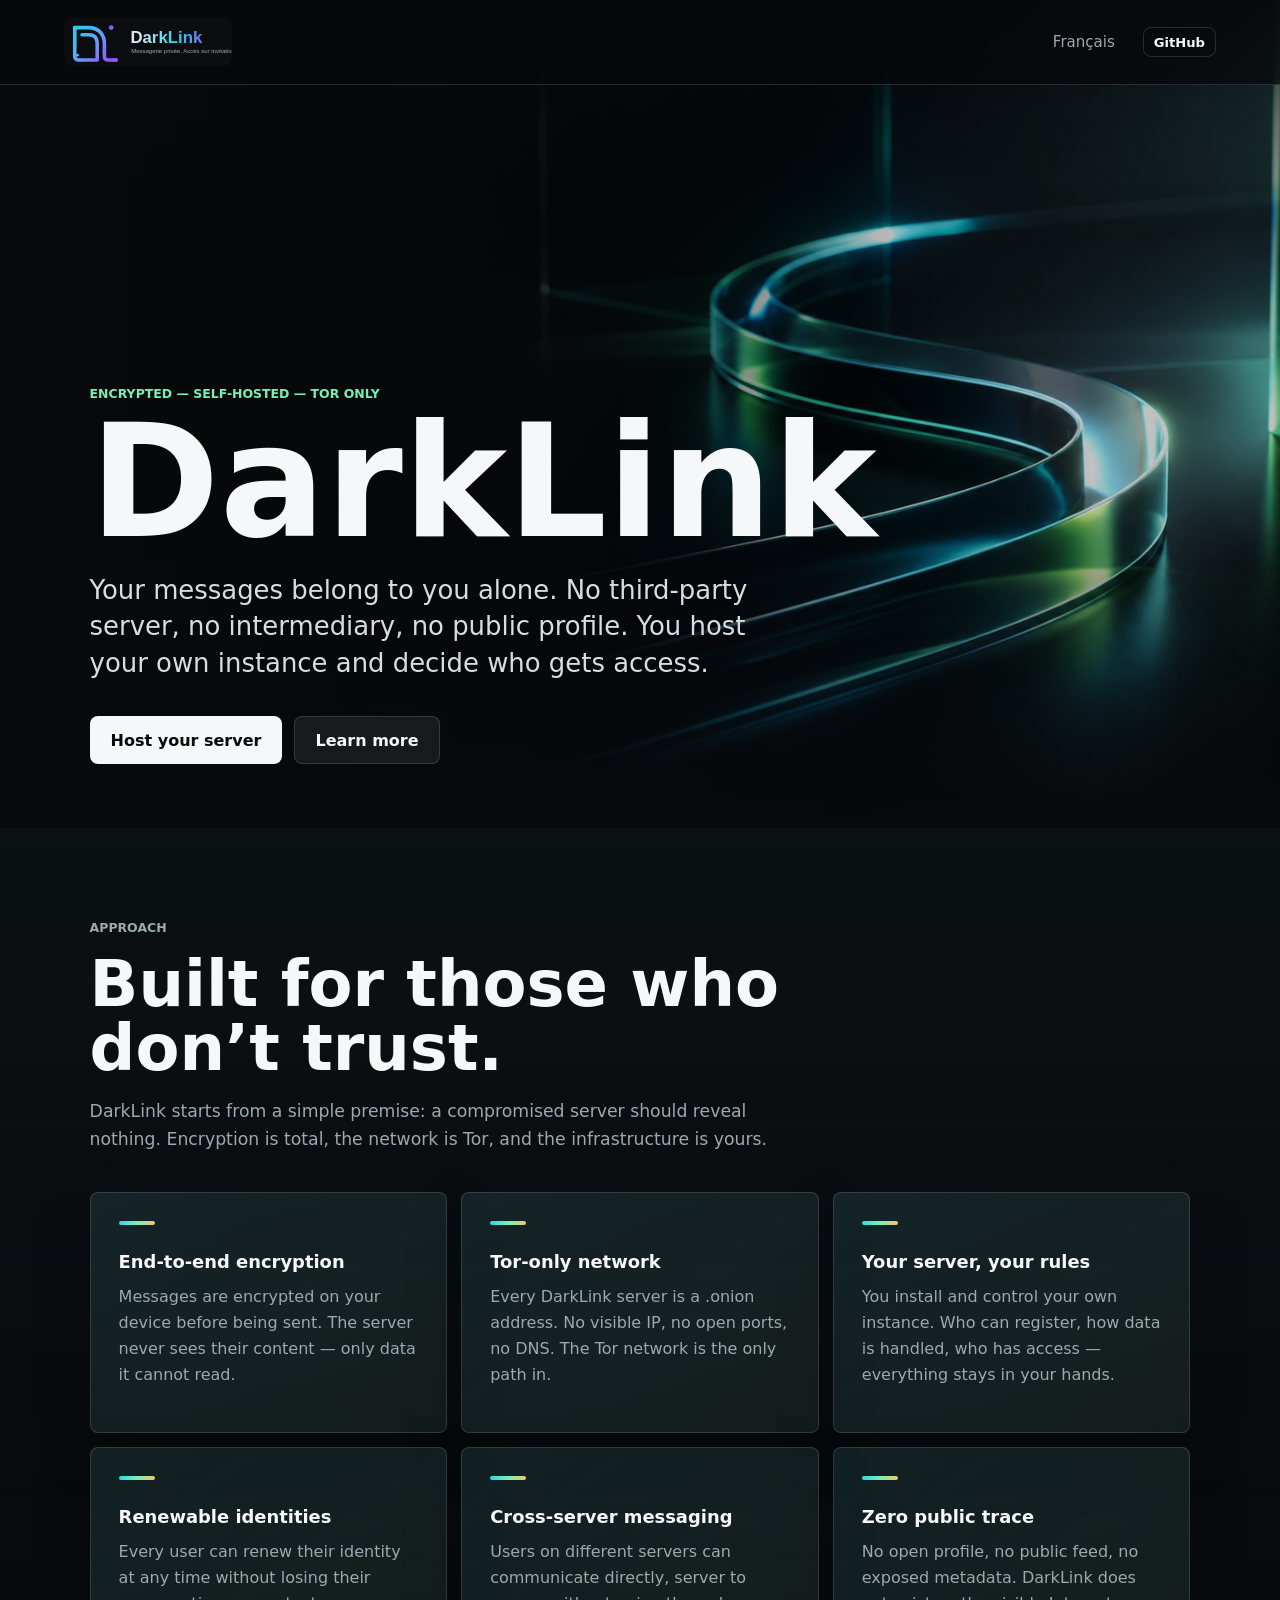
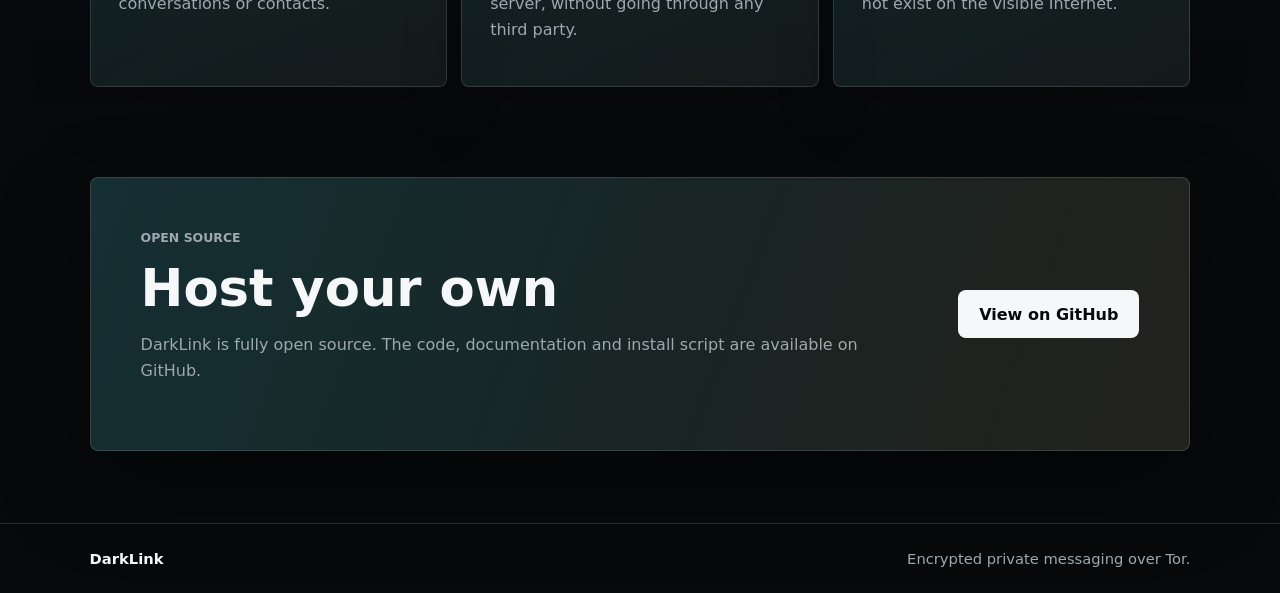
==== commit 1e2f9ba9: "refactor: contenu plus vague — promesses sans détails techniques Co-Authored-By: Claude Sonnet 4.6 <" ====
--- a/en.html
+++ b/en.html
@@ -5,13 +5,13 @@
     <meta name="viewport" content="width=device-width, initial-scale=1" />
     <meta
       name="description"
-      content="DarkLink is an end-to-end encrypted, self-hosted messenger transported exclusively over Tor."
+      content="DarkLink is an end-to-end encrypted, self-hosted private messenger accessible only over Tor."
     />
     <meta name="theme-color" content="#07090b" />
     <meta property="og:title" content="DarkLink" />
     <meta
       property="og:description"
-      content="E2EE self-hosted messaging over Tor. You control your server, your keys, your contacts."
+      content="Encrypted private messaging. Your server, your rules."
     />
     <meta property="og:image" content="https://darklinkapp.com/assets/hero-abstract.png" />
     <meta property="og:type" content="website" />
@@ -30,7 +30,7 @@
         <img src="assets/logo.svg" alt="DarkLink" />
       </span>
       <nav>
-        <a href="/">Français</a>
+        <a href="/">Fran&ccedil;ais</a>
         <a class="domain-link" href="https://github.com/DarkLink-app/darklink-server" target="_blank" rel="noopener">GitHub</a>
       </nav>
     </header>
@@ -40,28 +40,28 @@
         <img class="hero-image" src="assets/hero-abstract.png" alt="" aria-hidden="true" />
         <div class="hero-scrim" aria-hidden="true"></div>
         <div class="hero-copy">
-          <p class="eyebrow">E2EE Messenger &mdash; Self-hosted &mdash; Tor only</p>
+          <p class="eyebrow">Encrypted &mdash; Self-hosted &mdash; Tor only</p>
           <h1 id="hero-title">DarkLink</h1>
           <p class="lead">
-            Your messages never pass through our servers. They are encrypted on your device,
-            transported over Tor, and decrypted only on the recipient&rsquo;s device.
-            You host your own server.
+            Your messages belong to you alone. No third-party server,
+            no intermediary, no public profile.
+            You host your own instance and decide who gets access.
           </p>
           <div class="hero-actions">
             <a class="button primary" href="https://github.com/DarkLink-app/darklink-server" target="_blank" rel="noopener">Host your server</a>
-            <a class="button secondary" href="#how-it-works">How it works</a>
+            <a class="button secondary" href="#approach">Learn more</a>
           </div>
         </div>
       </section>
 
-      <section id="how-it-works" class="section">
+      <section id="approach" class="section">
         <div class="section-heading">
-          <p class="eyebrow">How it works</p>
-          <h2>Zero server-side trust.</h2>
+          <p class="eyebrow">Approach</p>
+          <h2>Built for those who don&rsquo;t trust.</h2>
           <p>
-            DarkLink is designed so that a compromised server reveals nothing. Encryption
-            is handled entirely client-side &mdash; the server only sees opaque envelopes,
-            never the content.
+            DarkLink starts from a simple premise: a compromised server should reveal nothing.
+            Encryption is total, the network is Tor,
+            and the infrastructure is yours.
           </p>
         </div>
         <div class="feature-grid">
@@ -69,48 +69,49 @@
             <span class="feature-mark"></span>
             <h3>End-to-end encryption</h3>
             <p>
-              Every message is encrypted with P256&nbsp;ECDH&nbsp;+&nbsp;AES&#8209;256&#8209;GCM,
-              per device. The server stores only ciphertext and deletes it after delivery.
+              Messages are encrypted on your device before being sent.
+              The server never sees their content &mdash; only data
+              it cannot read.
             </p>
           </article>
           <article>
             <span class="feature-mark"></span>
-            <h3>Tor-only transport</h3>
+            <h3>Tor-only network</h3>
             <p>
-              Every DarkLink server is a .onion address. No open ports on the Internet,
-              no visible IP, no DNS. Access is exclusively through the Tor network.
+              Every DarkLink server is a .onion address. No visible IP,
+              no open ports, no DNS. The Tor network is the only path in.
+            </p>
+          </article>
+          <article>
+            <span class="feature-mark"></span>
+            <h3>Your server, your rules</h3>
+            <p>
+              You install and control your own instance. Who can register,
+              how data is handled, who has access &mdash; everything stays in your hands.
             </p>
           </article>
           <article>
             <span class="feature-mark"></span>
             <h3>Renewable identities</h3>
             <p>
-              Every user has a public identity that can be rotated independently of their account.
-              Rotation updates existing contacts without interrupting conversations.
+              Every user can renew their identity at any time
+              without losing their conversations or contacts.
             </p>
           </article>
           <article>
             <span class="feature-mark"></span>
-            <h3>Inter-server federation</h3>
+            <h3>Cross-server messaging</h3>
             <p>
-              Two DarkLink servers can be federated: users add each other via QR code
-              and message directly, server to server, over Tor.
+              Users on different servers can communicate directly,
+              server to server, without going through any third party.
             </p>
           </article>
           <article>
             <span class="feature-mark"></span>
-            <h3>Simple self-hosting</h3>
+            <h3>Zero public trace</h3>
             <p>
-              A single script installs Docker, configures Tor, generates the .onion addresses
-              and starts the server. No ports to open. Runs on any Linux machine.
-            </p>
-          </article>
-          <article>
-            <span class="feature-mark"></span>
-            <h3>Automatic .onion rotation</h3>
-            <p>
-              Admins can rotate .onion addresses manually or automatically on a schedule.
-              Tor restarts on its own and federated contacts are notified automatically.
+              No open profile, no public feed, no exposed metadata.
+              DarkLink does not exist on the visible Internet.
             </p>
           </article>
         </div>
@@ -121,8 +122,8 @@
           <p class="eyebrow">Open source</p>
           <h2>Host your own</h2>
           <p>
-            DarkLink is fully open source. The source code, install script and documentation
-            are available on GitHub. A working server up in minutes on any Linux with Docker.
+            DarkLink is fully open source. The code, documentation
+            and install script are available on GitHub.
           </p>
         </div>
         <a class="button primary" href="https://github.com/DarkLink-app/darklink-server" target="_blank" rel="noopener">
@@ -133,7 +134,7 @@
 
     <footer>
       <span>DarkLink</span>
-      <span>E2EE self-hosted messaging over Tor.</span>
+      <span>Encrypted private messaging over Tor.</span>
     </footer>
   </body>
 </html>
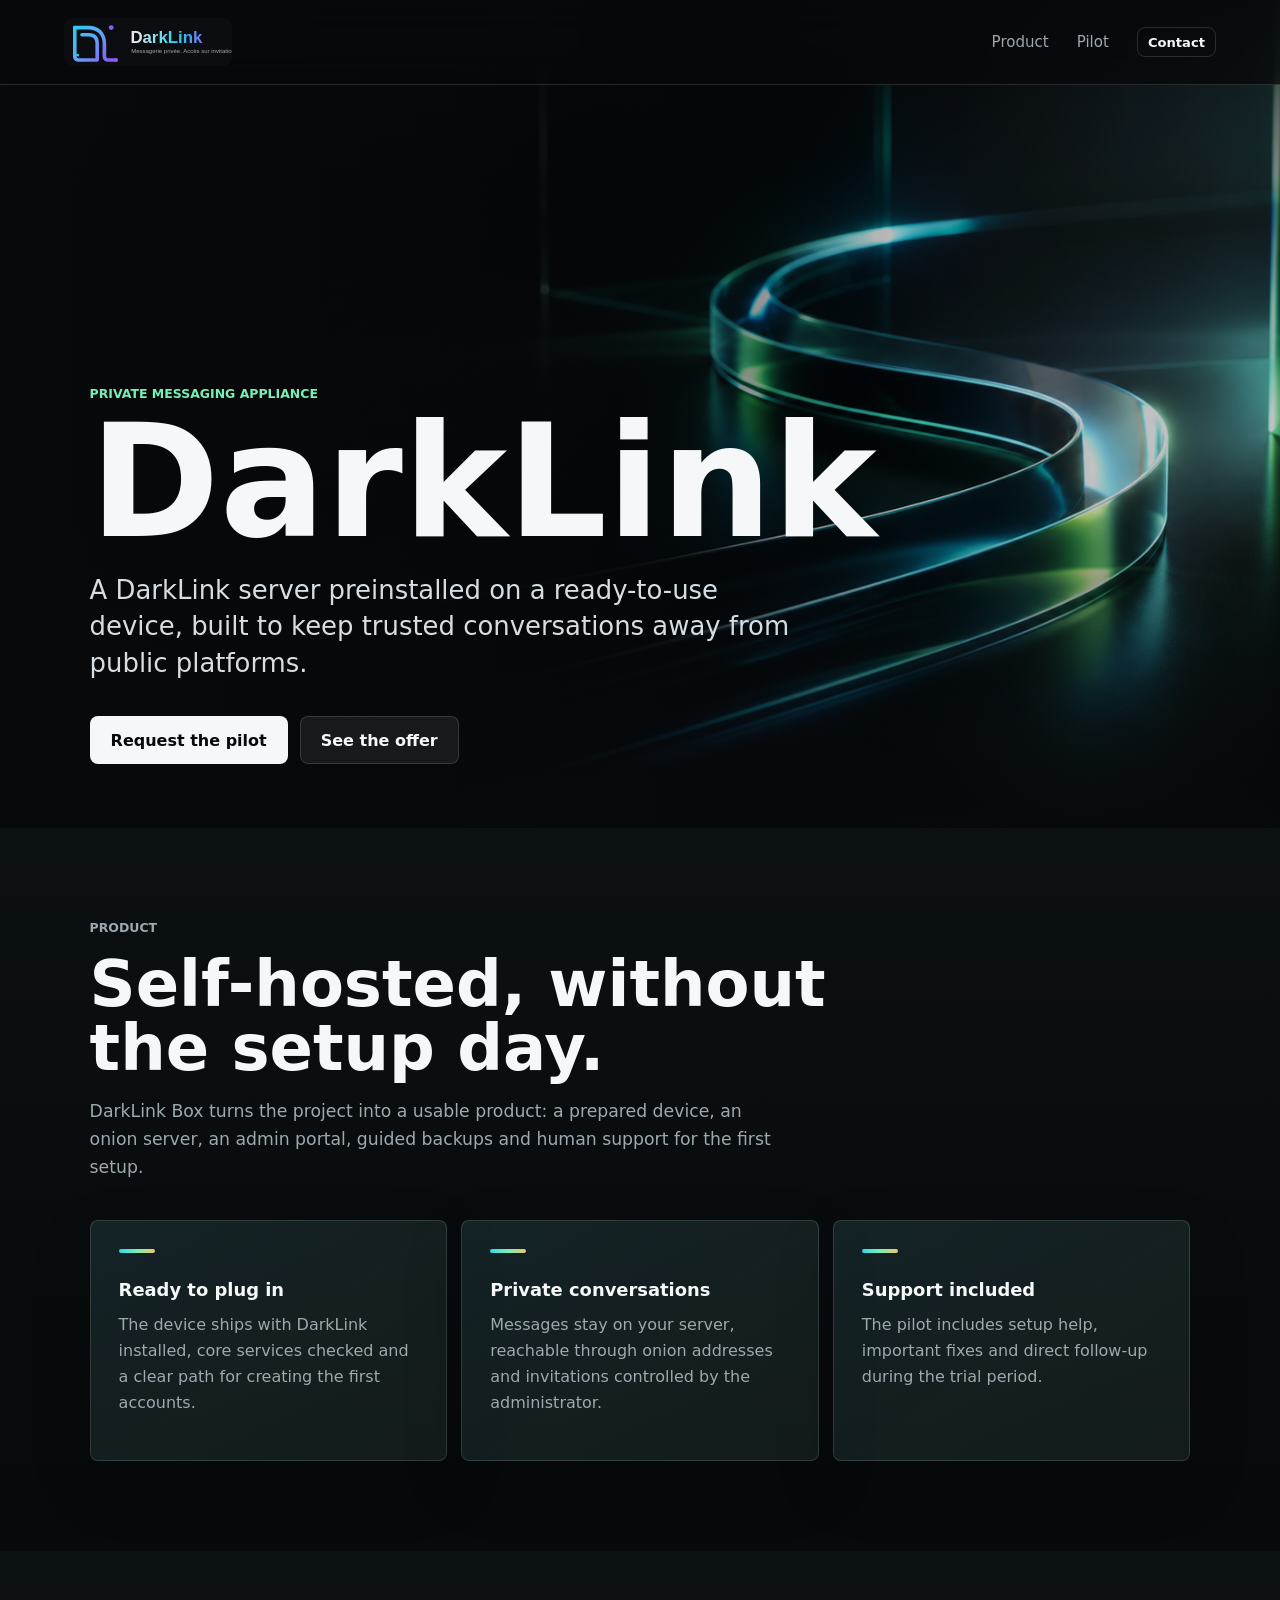
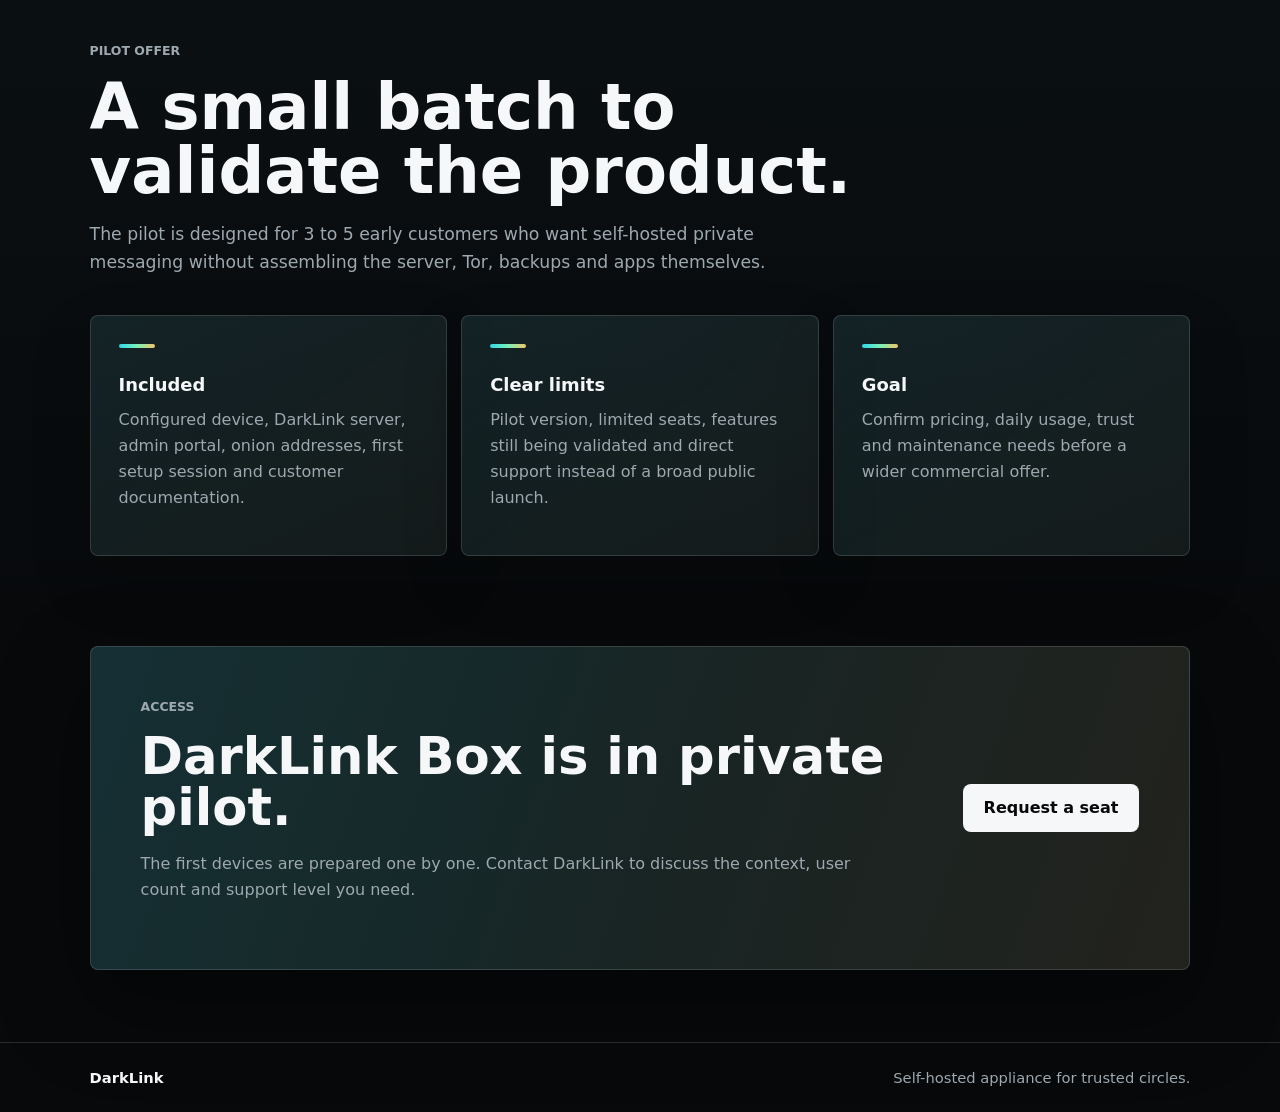
==== commit 89bc94c3: "Position site for DarkLink Box pilot" ====
--- a/en.html
+++ b/en.html
@@ -5,13 +5,13 @@
     <meta name="viewport" content="width=device-width, initial-scale=1" />
     <meta
       name="description"
-      content="DarkLink is an end-to-end encrypted, self-hosted private messenger accessible only over Tor."
+      content="DarkLink is a self-hosted private messaging appliance, delivered ready to use for trusted circles."
     />
     <meta name="theme-color" content="#07090b" />
     <meta property="og:title" content="DarkLink" />
     <meta
       property="og:description"
-      content="Encrypted private messaging. Your server, your rules."
+      content="Self-hosted private messaging appliance. Prepared installation, invitation access and pilot support."
     />
     <meta property="og:image" content="https://darklinkapp.com/assets/hero-abstract.png" />
     <meta property="og:type" content="website" />
@@ -30,8 +30,9 @@
         <img src="assets/logo.svg" alt="DarkLink" />
       </span>
       <nav>
-        <a href="/">Fran&ccedil;ais</a>
-        <a class="domain-link" href="https://github.com/DarkLink-app/darklink-server" target="_blank" rel="noopener">GitHub</a>
+        <a href="#product">Product</a>
+        <a href="#pilot">Pilot</a>
+        <a class="domain-link" href="mailto:hello@darklinkapp.com">Contact</a>
       </nav>
     </header>
 
@@ -40,78 +41,90 @@
         <img class="hero-image" src="assets/hero-abstract.png" alt="" aria-hidden="true" />
         <div class="hero-scrim" aria-hidden="true"></div>
         <div class="hero-copy">
-          <p class="eyebrow">Encrypted &mdash; Self-hosted &mdash; Tor only</p>
+          <p class="eyebrow">Private messaging appliance</p>
           <h1 id="hero-title">DarkLink</h1>
           <p class="lead">
-            Your messages belong to you alone. No third-party server,
-            no intermediary, no public profile.
-            You host your own instance and decide who gets access.
+            A DarkLink server preinstalled on a ready-to-use device, built to
+            keep trusted conversations away from public platforms.
           </p>
-          <div class="hero-actions">
-            <a class="button primary" href="https://github.com/DarkLink-app/darklink-server" target="_blank" rel="noopener">Host your server</a>
-            <a class="button secondary" href="#approach">Learn more</a>
+          <div class="hero-actions" aria-label="Actions">
+            <a class="button primary" href="mailto:hello@darklinkapp.com">Request the pilot</a>
+            <a class="button secondary" href="#product">See the offer</a>
           </div>
         </div>
       </section>
 
-      <section id="approach" class="section">
+      <section id="product" class="section">
         <div class="section-heading">
-          <p class="eyebrow">Approach</p>
-          <h2>Built for those who don&rsquo;t trust.</h2>
+          <p class="eyebrow">Product</p>
+          <h2>Self-hosted, without the setup day.</h2>
           <p>
-            DarkLink starts from a simple premise: a compromised server should reveal nothing.
-            Encryption is total, the network is Tor,
-            and the infrastructure is yours.
+            DarkLink Box turns the project into a usable product: a prepared
+            device, an onion server, an admin portal, guided backups and human
+            support for the first setup.
           </p>
         </div>
         <div class="feature-grid">
           <article>
             <span class="feature-mark"></span>
-            <h3>End-to-end encryption</h3>
+            <h3>Ready to plug in</h3>
             <p>
-              Messages are encrypted on your device before being sent.
-              The server never sees their content &mdash; only data
-              it cannot read.
+              The device ships with DarkLink installed, core services checked
+              and a clear path for creating the first accounts.
             </p>
           </article>
           <article>
             <span class="feature-mark"></span>
-            <h3>Tor-only network</h3>
+            <h3>Private conversations</h3>
             <p>
-              Every DarkLink server is a .onion address. No visible IP,
-              no open ports, no DNS. The Tor network is the only path in.
+              Messages stay on your server, reachable through onion addresses
+              and invitations controlled by the administrator.
             </p>
           </article>
           <article>
             <span class="feature-mark"></span>
-            <h3>Your server, your rules</h3>
+            <h3>Support included</h3>
             <p>
-              You install and control your own instance. Who can register,
-              how data is handled, who has access &mdash; everything stays in your hands.
+              The pilot includes setup help, important fixes and direct follow-up
+              during the trial period.
+            </p>
+          </article>
+        </div>
+      </section>
+
+      <section id="pilot" class="section">
+        <div class="section-heading">
+          <p class="eyebrow">Pilot offer</p>
+          <h2>A small batch to validate the product.</h2>
+          <p>
+            The pilot is designed for 3 to 5 early customers who want
+            self-hosted private messaging without assembling the server, Tor,
+            backups and apps themselves.
+          </p>
+        </div>
+        <div class="feature-grid">
+          <article>
+            <span class="feature-mark"></span>
+            <h3>Included</h3>
+            <p>
+              Configured device, DarkLink server, admin portal, onion addresses,
+              first setup session and customer documentation.
             </p>
           </article>
           <article>
             <span class="feature-mark"></span>
-            <h3>Renewable identities</h3>
+            <h3>Clear limits</h3>
             <p>
-              Every user can renew their identity at any time
-              without losing their conversations or contacts.
+              Pilot version, limited seats, features still being validated and
+              direct support instead of a broad public launch.
             </p>
           </article>
           <article>
             <span class="feature-mark"></span>
-            <h3>Cross-server messaging</h3>
+            <h3>Goal</h3>
             <p>
-              Users on different servers can communicate directly,
-              server to server, without going through any third party.
-            </p>
-          </article>
-          <article>
-            <span class="feature-mark"></span>
-            <h3>Zero public trace</h3>
-            <p>
-              No open profile, no public feed, no exposed metadata.
-              DarkLink does not exist on the visible Internet.
+              Confirm pricing, daily usage, trust and maintenance needs before a
+              wider commercial offer.
             </p>
           </article>
         </div>
@@ -119,22 +132,20 @@
 
       <section id="self-host" class="access-band">
         <div>
-          <p class="eyebrow">Open source</p>
-          <h2>Host your own</h2>
+          <p class="eyebrow">Access</p>
+          <h2>DarkLink Box is in private pilot.</h2>
           <p>
-            DarkLink is fully open source. The code, documentation
-            and install script are available on GitHub.
+            The first devices are prepared one by one. Contact DarkLink to
+            discuss the context, user count and support level you need.
           </p>
         </div>
-        <a class="button primary" href="https://github.com/DarkLink-app/darklink-server" target="_blank" rel="noopener">
-          View on GitHub
-        </a>
+        <a class="button primary" href="mailto:hello@darklinkapp.com">Request a seat</a>
       </section>
     </main>
 
     <footer>
       <span>DarkLink</span>
-      <span>Encrypted private messaging over Tor.</span>
+      <span>Self-hosted appliance for trusted circles.</span>
     </footer>
   </body>
 </html>
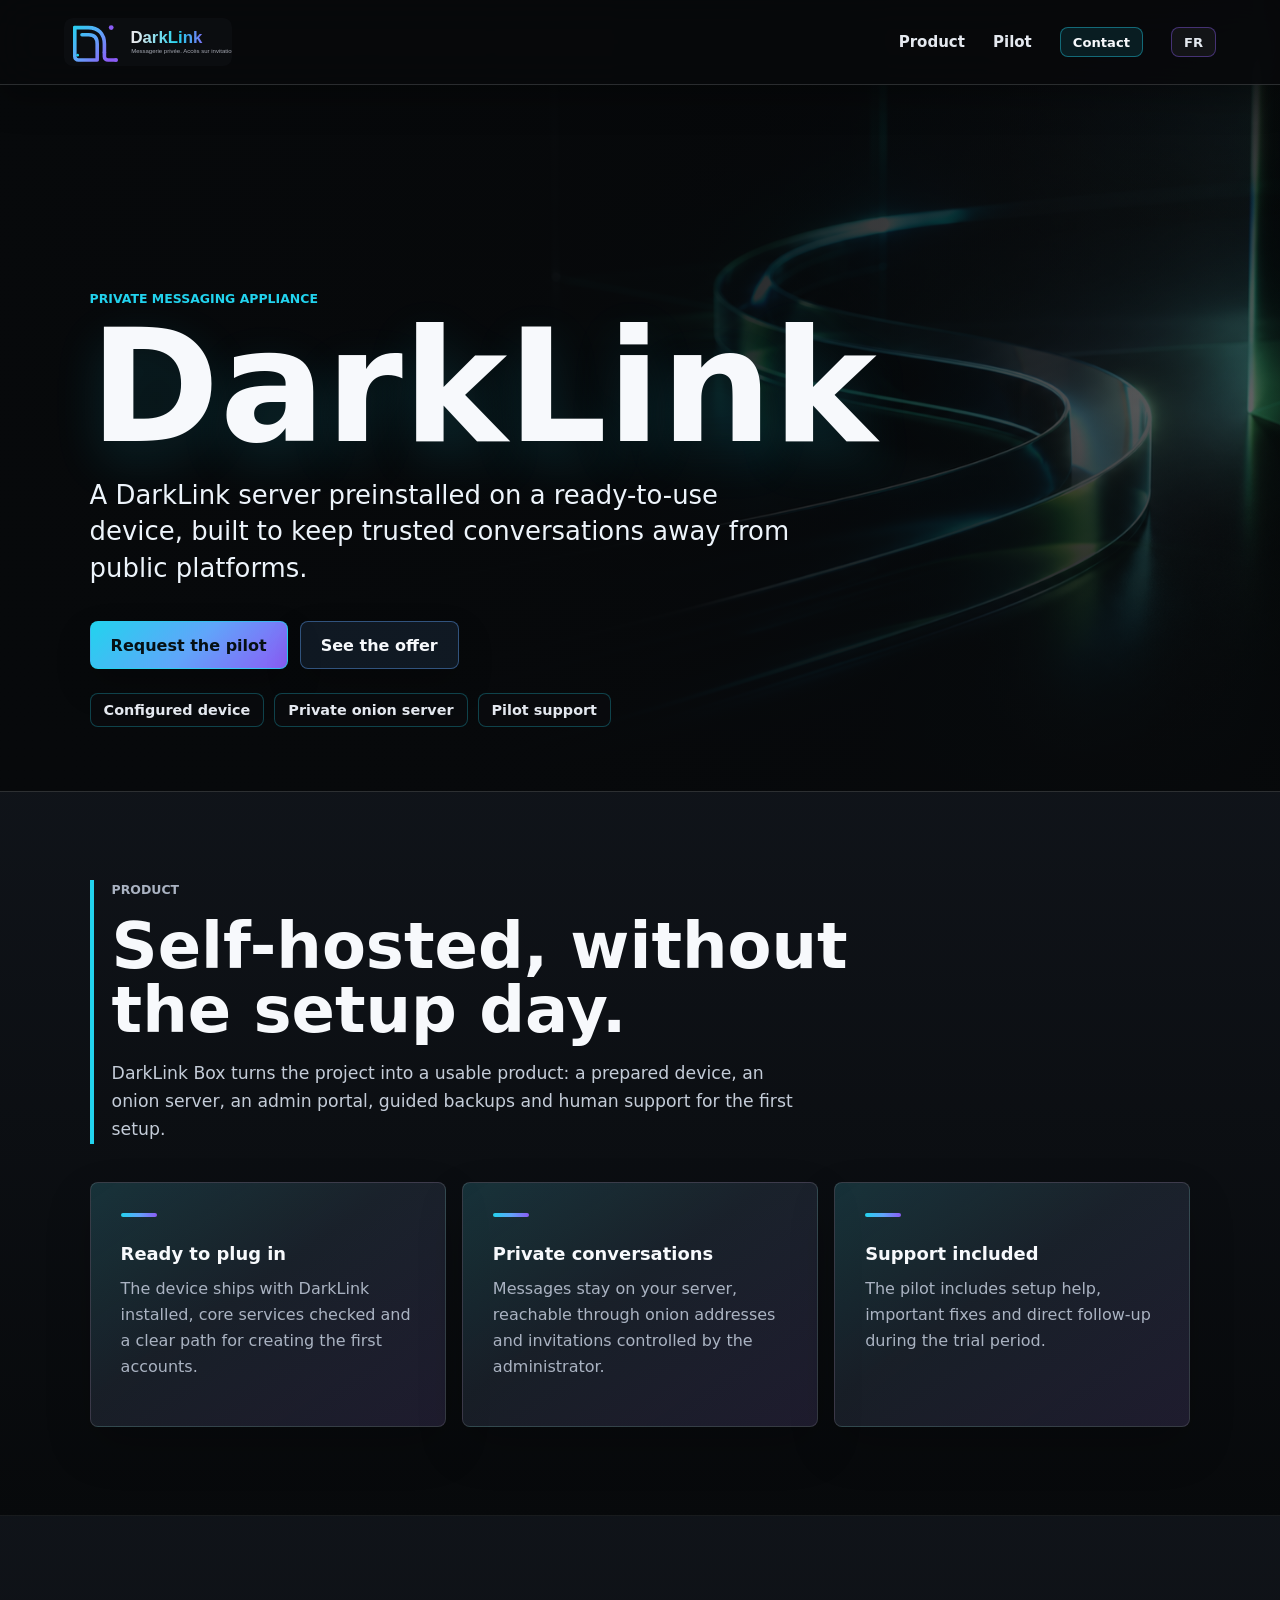
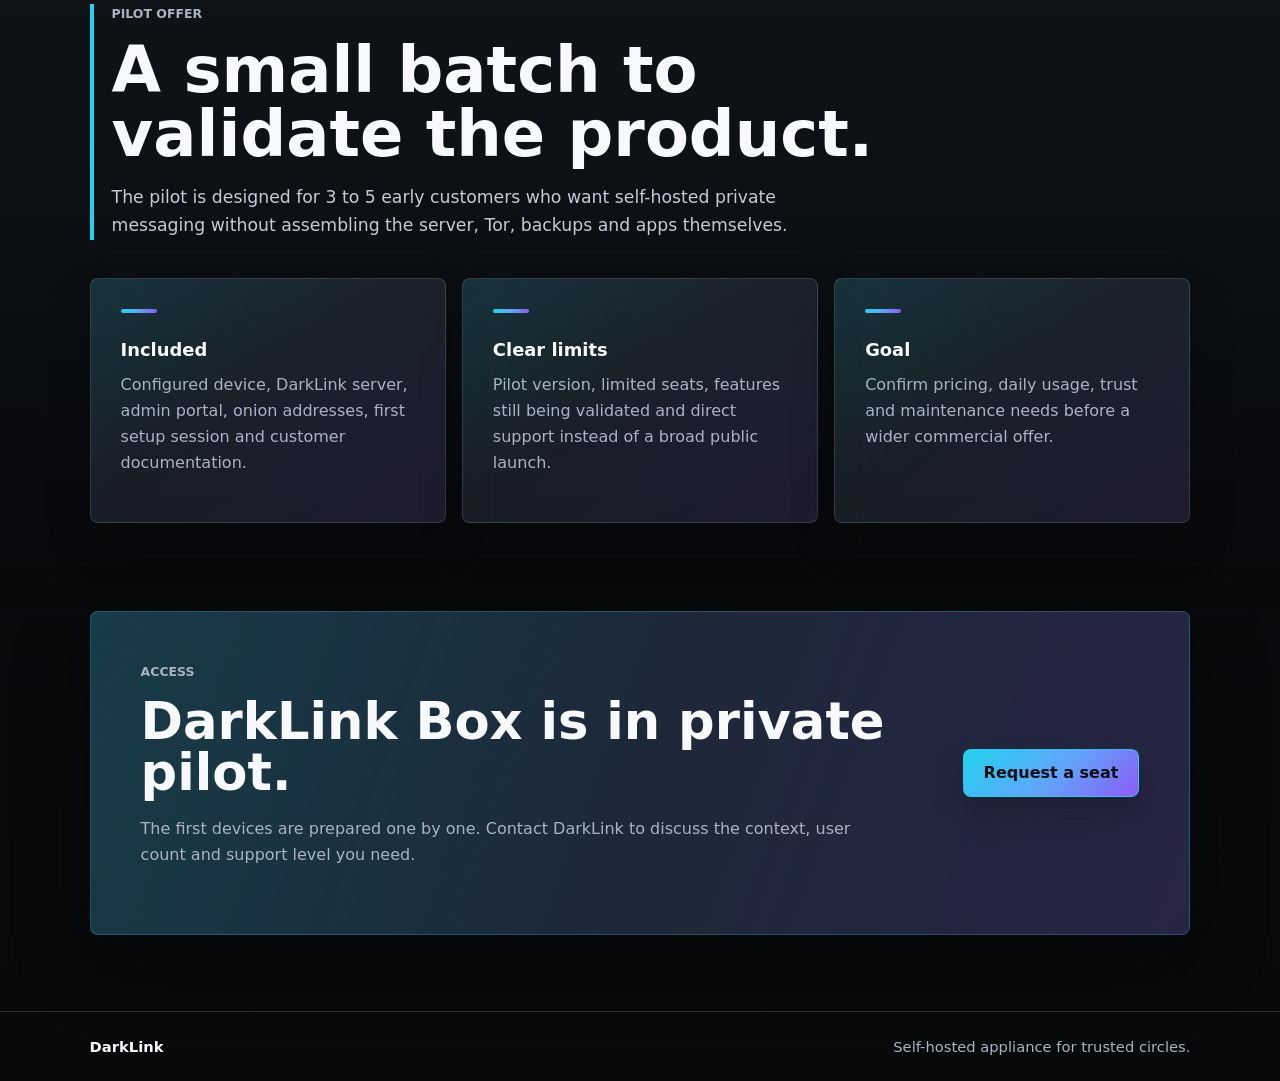
==== commit fe170bb5: "Clarify DarkLink Box site styling" ====
--- a/en.html
+++ b/en.html
@@ -33,6 +33,7 @@
         <a href="#product">Product</a>
         <a href="#pilot">Pilot</a>
         <a class="domain-link" href="mailto:hello@darklinkapp.com">Contact</a>
+        <a class="lang-link" href="/" hreflang="fr" lang="fr">FR</a>
       </nav>
     </header>
 
@@ -50,6 +51,11 @@
           <div class="hero-actions" aria-label="Actions">
             <a class="button primary" href="mailto:hello@darklinkapp.com">Request the pilot</a>
             <a class="button secondary" href="#product">See the offer</a>
+          </div>
+          <div class="hero-points" aria-label="Key points">
+            <span>Configured device</span>
+            <span>Private onion server</span>
+            <span>Pilot support</span>
           </div>
         </div>
       </section>
--- a/styles.css
+++ b/styles.css
@@ -1,16 +1,17 @@
 :root {
   color-scheme: dark;
   --bg: #07090b;
-  --panel: #101417;
-  --panel-strong: #151b1f;
-  --text: #f5f7f9;
-  --soft: #d7dee3;
-  --muted: #9da8af;
-  --line: rgba(245, 247, 249, 0.14);
-  --cyan: #31d7e8;
-  --green: #77f0b7;
-  --amber: #f4c56a;
-  --shadow: 0 34px 90px rgba(0, 0, 0, 0.44);
+  --bg-soft: #0b0d10;
+  --panel: #10141a;
+  --panel-strong: #151a23;
+  --text: #f7f9fc;
+  --soft: #e4e8ef;
+  --muted: #aab3c2;
+  --line: rgba(230, 232, 236, 0.16);
+  --cyan: #22d3ee;
+  --blue: #60a5fa;
+  --violet: #8b5cf6;
+  --shadow: 0 28px 72px rgba(0, 0, 0, 0.46);
 }
 
 * {
@@ -24,7 +25,8 @@
 body {
   margin: 0;
   min-width: 320px;
-  background: var(--bg);
+  background:
+    linear-gradient(180deg, #07090b 0%, #0b0d10 46%, #07090b 100%);
   color: var(--text);
   font-family:
     Inter, ui-sans-serif, system-ui, -apple-system, BlinkMacSystemFont, "Segoe UI",
@@ -46,9 +48,10 @@
   justify-content: space-between;
   gap: 24px;
   padding: 18px clamp(18px, 5vw, 64px);
-  background: rgba(7, 9, 11, 0.74);
+  background: rgba(7, 9, 11, 0.86);
   border-bottom: 1px solid var(--line);
-  backdrop-filter: blur(18px);
+  box-shadow: 0 14px 34px rgba(0, 0, 0, 0.28);
+  backdrop-filter: blur(20px);
 }
 
 .brand {
@@ -68,8 +71,9 @@
   align-items: center;
   flex-wrap: wrap;
   gap: clamp(12px, 3vw, 28px);
-  color: var(--muted);
+  color: var(--soft);
   font-size: 0.94rem;
+  font-weight: 700;
 }
 
 nav a:hover,
@@ -77,26 +81,39 @@
   color: var(--text);
 }
 
-.domain-link {
+.domain-link,
+.lang-link {
   display: inline-flex;
   align-items: center;
   justify-content: center;
   min-height: 30px;
-  padding: 0 10px;
+  padding: 0 12px;
   border: 1px solid var(--line);
   border-radius: 8px;
   color: var(--text);
   font-size: 0.82rem;
   font-weight: 800;
+  background: rgba(255, 255, 255, 0.05);
+}
+
+.domain-link {
+  border-color: rgba(34, 211, 238, 0.42);
+  background: rgba(34, 211, 238, 0.1);
+}
+
+.lang-link {
+  border-color: rgba(139, 92, 246, 0.42);
+  color: var(--soft);
 }
 
 .hero {
   position: relative;
   display: grid;
   align-items: end;
-  min-height: 92vh;
+  min-height: 88vh;
   overflow: hidden;
   padding: 132px clamp(20px, 7vw, 92px) 64px;
+  border-bottom: 1px solid var(--line);
 }
 
 .hero-image,
@@ -110,14 +127,14 @@
   height: 100%;
   object-fit: cover;
   object-position: 63% 50%;
-  opacity: 0.92;
+  opacity: 0.68;
 }
 
 .hero-scrim {
   background:
-    linear-gradient(90deg, rgba(7, 9, 11, 0.98) 0%, rgba(7, 9, 11, 0.78) 34%, rgba(7, 9, 11, 0.18) 72%),
-    linear-gradient(0deg, rgba(7, 9, 11, 0.94) 0%, rgba(7, 9, 11, 0) 38%),
-    linear-gradient(180deg, rgba(7, 9, 11, 0.72) 0%, rgba(7, 9, 11, 0) 22%);
+    linear-gradient(90deg, rgba(7, 9, 11, 0.99) 0%, rgba(7, 9, 11, 0.9) 42%, rgba(7, 9, 11, 0.38) 100%),
+    linear-gradient(0deg, rgba(7, 9, 11, 0.96) 0%, rgba(7, 9, 11, 0.12) 48%),
+    linear-gradient(180deg, rgba(7, 9, 11, 0.82) 0%, rgba(7, 9, 11, 0) 28%);
 }
 
 .hero-copy {
@@ -130,7 +147,7 @@
 
 .eyebrow {
   margin: 0 0 14px;
-  color: var(--green);
+  color: var(--cyan);
   font-size: 0.78rem;
   font-weight: 800;
   letter-spacing: 0;
@@ -149,6 +166,7 @@
   font-size: clamp(4rem, 14vw, 9.8rem);
   line-height: 0.86;
   letter-spacing: 0;
+  text-shadow: 0 18px 50px rgba(34, 211, 238, 0.16);
 }
 
 h2 {
@@ -165,7 +183,7 @@
 
 .lead {
   max-width: min(700px, 100%);
-  color: var(--soft);
+  color: #edf4fb;
   font-size: clamp(1.18rem, 2.2vw, 1.62rem);
   line-height: 1.42;
 }
@@ -187,6 +205,7 @@
   border-radius: 8px;
   font-weight: 800;
   white-space: nowrap;
+  box-shadow: 0 16px 34px rgba(0, 0, 0, 0.22);
   transition:
     transform 150ms ease,
     background-color 150ms ease,
@@ -194,30 +213,58 @@
 }
 
 .button.primary {
-  background: var(--text);
-  color: #07090b;
+  border-color: rgba(34, 211, 238, 0.72);
+  background: linear-gradient(135deg, var(--cyan), var(--blue) 52%, var(--violet));
+  color: #061014;
 }
 
 .button.secondary {
-  background: rgba(255, 255, 255, 0.07);
+  border-color: rgba(96, 165, 250, 0.42);
+  background: rgba(96, 165, 250, 0.1);
   color: var(--text);
 }
 
 .button:hover,
 .button:focus-visible {
   transform: translateY(-1px);
-  border-color: rgba(119, 240, 183, 0.52);
+  border-color: rgba(34, 211, 238, 0.74);
+}
+
+.hero-points {
+  display: flex;
+  flex-wrap: wrap;
+  gap: 10px;
+  margin-top: 24px;
+}
+
+.hero-points span {
+  display: inline-flex;
+  align-items: center;
+  min-height: 34px;
+  padding: 0 13px;
+  border: 1px solid rgba(34, 211, 238, 0.28);
+  border-radius: 8px;
+  background: rgba(11, 13, 16, 0.68);
+  color: var(--soft);
+  font-size: 0.9rem;
+  font-weight: 800;
 }
 
 .section {
-  padding: 90px clamp(20px, 7vw, 92px);
+  padding: 88px clamp(20px, 7vw, 92px);
   background:
-    linear-gradient(180deg, rgba(13, 19, 22, 0.72), rgba(7, 9, 11, 0)),
-    var(--bg);
+    linear-gradient(180deg, rgba(16, 20, 26, 0.92), rgba(7, 9, 11, 0.98)),
+    var(--bg-soft);
+}
+
+.section + .section {
+  border-top: 1px solid rgba(230, 232, 236, 0.08);
 }
 
 .section-heading {
   max-width: 820px;
+  padding-left: 18px;
+  border-left: 4px solid var(--cyan);
 }
 
 .section-heading p,
@@ -230,24 +277,25 @@
 .section-heading > p:last-child {
   max-width: 690px;
   font-size: 1.08rem;
+  color: #c4ccd8;
 }
 
 .feature-grid {
   display: grid;
   grid-template-columns: repeat(3, minmax(0, 1fr));
-  gap: 14px;
+  gap: 16px;
   margin-top: 38px;
 }
 
 .feature-grid article {
   min-height: 232px;
-  padding: 28px;
-  border: 1px solid var(--line);
+  padding: 30px;
+  border: 1px solid rgba(230, 232, 236, 0.14);
   border-radius: 8px;
   background:
-    linear-gradient(145deg, rgba(49, 215, 232, 0.08), rgba(119, 240, 183, 0.035)),
-    rgba(255, 255, 255, 0.035);
-  box-shadow: 0 24px 60px rgba(0, 0, 0, 0.18);
+    linear-gradient(145deg, rgba(34, 211, 238, 0.14), rgba(96, 165, 250, 0.07) 44%, rgba(139, 92, 246, 0.1)),
+    rgba(255, 255, 255, 0.045);
+  box-shadow: 0 20px 46px rgba(0, 0, 0, 0.2);
 }
 
 .feature-mark {
@@ -256,7 +304,7 @@
   height: 4px;
   margin-bottom: 26px;
   border-radius: 999px;
-  background: linear-gradient(90deg, var(--cyan), var(--green), var(--amber));
+  background: linear-gradient(90deg, var(--cyan), var(--blue), var(--violet));
 }
 
 .access-band {
@@ -264,13 +312,13 @@
   align-items: center;
   justify-content: space-between;
   gap: 28px;
-  margin: 0 clamp(20px, 7vw, 92px) 72px;
+  margin: 0 clamp(20px, 7vw, 92px) 76px;
   padding: clamp(28px, 5vw, 50px);
-  border: 1px solid var(--line);
+  border: 1px solid rgba(34, 211, 238, 0.24);
   border-radius: 8px;
   background:
-    linear-gradient(110deg, rgba(49, 215, 232, 0.14), rgba(119, 240, 183, 0.08) 52%, rgba(244, 197, 106, 0.08)),
-    var(--panel);
+    linear-gradient(110deg, rgba(34, 211, 238, 0.18), rgba(96, 165, 250, 0.1) 50%, rgba(139, 92, 246, 0.16)),
+    var(--panel-strong);
   box-shadow: var(--shadow);
 }
 
@@ -304,7 +352,7 @@
   }
 
   .hero {
-    min-height: 86vh;
+    min-height: 82vh;
     padding-top: 126px;
   }
 
@@ -314,9 +362,9 @@
 
   .hero-scrim {
     background:
-      linear-gradient(90deg, rgba(7, 9, 11, 0.96) 0%, rgba(7, 9, 11, 0.7) 48%, rgba(7, 9, 11, 0.18) 100%),
-      linear-gradient(0deg, rgba(7, 9, 11, 0.96) 0%, rgba(7, 9, 11, 0) 44%),
-      linear-gradient(180deg, rgba(7, 9, 11, 0.78) 0%, rgba(7, 9, 11, 0) 22%);
+      linear-gradient(90deg, rgba(7, 9, 11, 0.98) 0%, rgba(7, 9, 11, 0.82) 54%, rgba(7, 9, 11, 0.34) 100%),
+      linear-gradient(0deg, rgba(7, 9, 11, 0.98) 0%, rgba(7, 9, 11, 0.08) 48%),
+      linear-gradient(180deg, rgba(7, 9, 11, 0.82) 0%, rgba(7, 9, 11, 0) 24%);
   }
 
   .feature-grid {
@@ -339,11 +387,11 @@
   nav {
     width: 100%;
     justify-content: flex-start;
-    gap: 12px 20px;
+    gap: 10px;
   }
 
   .hero {
-    min-height: 92vh;
+    min-height: 86vh;
     padding-right: 24px;
     padding-bottom: 44px;
     padding-left: 24px;
@@ -359,7 +407,7 @@
 
   .hero-copy {
     width: calc(100vw - 48px);
-    max-width: 320px;
+    max-width: 342px;
   }
 
   .lead {
@@ -369,4 +417,8 @@
   .button {
     width: 100%;
   }
-}
+
+  .hero-points span {
+    width: 100%;
+  }
+}
